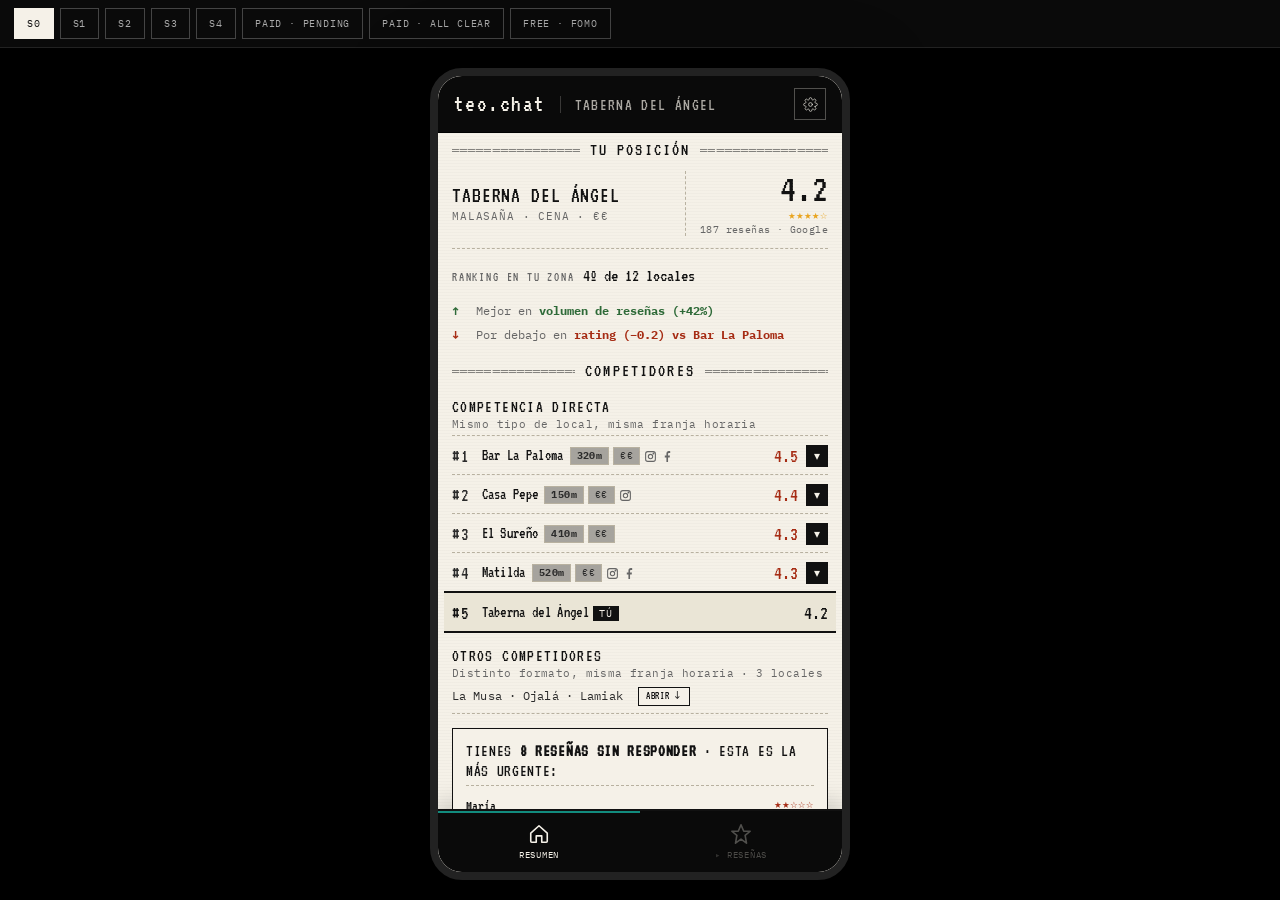
==== index.html @ 6d4f2fc7 "Portal auto-poll: 4 silent re-fetches at 15s/30s/45s/60s post-load Backend's portal-prep paralleliza" ====
<!DOCTYPE html>
<html lang="es">
<head>
<meta charset="UTF-8">
<meta name="viewport" content="width=device-width, initial-scale=1.0, maximum-scale=1.0, user-scalable=no">
<title>Teo — Portal homepage mockup</title>
<link rel="stylesheet" href="portal.css?v=7">
</head>
<body data-state="s0" data-page="resumen">

<div class="lab">

  <!-- ═══════════ LAB CONTROLS ═══════════ -->
  <div class="lab-header">
    <div class="lab-header-inner">
      <div class="state-switcher">
        <button class="state-btn active" data-target="s0">S0</button>
        <button class="state-btn" data-target="s1">S1</button>
        <button class="state-btn" data-target="s2">S2</button>
        <button class="state-btn" data-target="s3">S3</button>
        <button class="state-btn" data-target="s4">S4</button>
        <button class="state-btn" data-target="paid">PAID · pending</button>
        <button class="state-btn" data-target="paid-clear">PAID · all clear</button>
        <button class="state-btn" data-target="free">FREE · FOMO</button>
      </div>
    </div>
  </div>

  <!-- ═══════════ PHONE ═══════════ -->
  <div class="phone">

    <div class="topbar">
      <div class="topbar-left">
        <div class="brand">teo.chat</div>
        <div class="venue-tag">Taberna del Ángel</div>
      </div>
      <button class="gear-btn" aria-label="Ajustes" onclick="document.body.setAttribute('data-page','settings'); document.querySelector('.scroll-body').scrollTop=0;">
        <svg viewBox="0 0 24 24" fill="none" stroke="currentColor" stroke-width="1.5" stroke-linecap="round" stroke-linejoin="round">
          <circle cx="12" cy="12" r="3"/>
          <path d="M19.4 15a1.7 1.7 0 0 0 .3 1.8l.1.1a2 2 0 1 1-2.8 2.8l-.1-.1a1.7 1.7 0 0 0-1.8-.3 1.7 1.7 0 0 0-1 1.5V21a2 2 0 1 1-4 0v-.1a1.7 1.7 0 0 0-1.1-1.5 1.7 1.7 0 0 0-1.8.3l-.1.1a2 2 0 1 1-2.8-2.8l.1-.1a1.7 1.7 0 0 0 .3-1.8 1.7 1.7 0 0 0-1.5-1H3a2 2 0 1 1 0-4h.1a1.7 1.7 0 0 0 1.5-1.1 1.7 1.7 0 0 0-.3-1.8l-.1-.1a2 2 0 1 1 2.8-2.8l.1.1a1.7 1.7 0 0 0 1.8.3H9a1.7 1.7 0 0 0 1-1.5V3a2 2 0 1 1 4 0v.1a1.7 1.7 0 0 0 1 1.5 1.7 1.7 0 0 0 1.8-.3l.1-.1a2 2 0 1 1 2.8 2.8l-.1.1a1.7 1.7 0 0 0-.3 1.8V9a1.7 1.7 0 0 0 1.5 1H21a2 2 0 1 1 0 4h-.1a1.7 1.7 0 0 0-1.5 1z"/>
        </svg>
      </button>
    </div>

    <!-- ═══════════ SCROLLABLE BODY ═══════════ -->
    <div class="scroll-body">

      <!-- ═══════════ PAGE: RESUMEN (homepage) ═══════════ -->
      <div class="page page-resumen">

      <!-- Weekly delta -->
      <div class="delta-widget paid">
        <div class="delta-header">
          <div class="delta-title">ESTA SEMANA</div>
          <div class="delta-date">Sem. 15 · Abr</div>
        </div>
        <div class="delta-cols">
          <div class="delta-section">
            <div class="delta-label">TEO HIZO</div>
            <div class="delta-list">
              <div class="delta-row">Respondió <strong>8 reseñas</strong></div>
              <div class="delta-row">Publicó <strong>3 posts</strong> (IG + FB)</div>
              <div class="delta-row">Atendió <strong>12 conversaciones</strong></div>
            </div>
          </div>
          <div class="delta-divider"></div>
          <div class="delta-section">
            <div class="delta-label">RESULTADOS</div>
            <div class="delta-headline">
              <span class="pos">+0.1 rating</span>
              <span class="pos">+3 reseñas</span>
            </div>
          </div>
        </div>
        <div class="delta-comp">
          Bar La Paloma respondió 12 · tú <strong>8 con Teo</strong>
        </div>
      </div>

      <div class="delta-widget free">
        <div class="delta-header">
          <div class="delta-title">ESTA SEMANA</div>
          <div class="delta-date">Sem. 15 · Abr</div>
        </div>
        <div class="delta-section">
          <div class="delta-headline">
            Bar La Paloma respondió <strong class="pos">12 reseñas</strong>.<br>
            Tú llevas <strong class="neg">3 sin contestar</strong>.
          </div>
        </div>
        <div class="delta-list">
          <div class="delta-row">La diferencia en rating ha pasado de <strong>0.1</strong> a <strong>0.3</strong> en 4 semanas.</div>
          <div class="delta-row">Casa Pepe publicó <strong>4 posts</strong>. Tu Instagram sigue sin actividad.</div>
        </div>
        <div class="delta-insight">
          <div class="delta-insight-label">INSIGHT</div>
          <div class="delta-insight-text">Responder una reseña de 5★ hoy te costaría 30 segundos con Teo.</div>
        </div>
      </div>

      <!-- Action slot (post-delta) -->
      <div class="action-slot-post-delta">
        <div class="cta-item primary cta-s2">
          <div class="cta-title">Planifica el mes de IG</div>
          <div class="cta-body">Con 4–8 fotos te armo el calendario completo. Lo apruebas y lo publico solo durante el mes.</div>
          <a href="#" class="cta-btn">Mándame fotos por WhatsApp →</a>
        </div>

        <div class="cta-item primary cta-s3">
          <div class="cta-title">Prueba tu chatbot</div>
          <div class="cta-body">Te mando un mensaje como si fuera un cliente. Pruébalo antes de decidir.</div>
          <a href="#" class="cta-btn">Probar el chatbot →</a>
        </div>

        <div class="cta-item cta-s4">
          <div class="cta-title">Configura las reservas</div>
          <div class="cta-body">Si tu chatbot puede confirmar reservas, ahorras los mensajes que llegan fuera de horario.</div>
          <a href="#" class="cta-btn secondary">Activar reservas →</a>
        </div>

        <!-- PAID · pending — one CTA per task -->
        <div class="cta-paid-pending">
          <div class="ascii-label">PENDIENTE ESTA SEMANA</div>
          <div class="cta-stack">
            <div class="cta-item">
              <div class="cta-title">Aprobar 2 respuestas</div>
              <div class="cta-body">Dos reseñas necesitan tu contexto antes de que Teo las publique.</div>
              <a href="#" class="cta-btn block">Revisar las 2 →</a>
            </div>
            <div class="cta-item">
              <div class="cta-title">Enviar fotos para Mayo</div>
              <div class="cta-body">Teo tiene 4 huecos sin asignar en el calendario del mes que viene.</div>
              <a href="#" class="cta-btn block">Mandar fotos por WhatsApp →</a>
            </div>
          </div>
        </div>

        <!-- PAID · all-clear — compact, single horizontal line -->
        <div class="cta-item all-clear cta-paid-clear compact">
          <div class="check">✓</div>
          <div class="cta-title">+12 reseñas respondidas este mes · todo al día</div>
        </div>

        <!-- FREE — Activa Teo -->
        <div class="cta-item primary cta-free">
          <div class="cta-title">Activa Teo · €49/mes</div>
          <div class="cta-body">Primer mes gratis. Teo responde tus reseñas, publica en Instagram y cierra la brecha con Bar La Paloma.</div>
          <a href="#" class="cta-btn block">Activar Teo →</a>
        </div>
      </div>

      <!-- ═══════════ ZONE 1 ═══════════ -->
      <div class="ascii-label first-on-page-when-empty">TU POSICIÓN</div>

      <div class="z1-top">
        <div class="z1-left">
          <div class="z1-venue">TABERNA DEL ÁNGEL</div>
          <div class="z1-meta">Malasaña · Cena · €€</div>
        </div>
        <div class="z1-right">
          <div class="z1-rating">4.2</div>
          <div class="z1-stars">★★★★☆</div>
          <div class="z1-reviews">187 reseñas · Google</div>
        </div>
      </div>

      <div class="z1-ranking">
        <span class="z1-ranking-label">Ranking en tu zona</span>
        <span class="z1-ranking-val">4º de 12 locales</span>
        <span class="z1-foreign-chip" hidden></span>
      </div>

      <div class="z1-callouts">
        <div class="z1-callout up">
          <span class="z1-callout-arrow">↑</span>
          <div><span class="z1-callout-label">Mejor en</span> <span class="z1-callout-val up">volumen de reseñas (+42%)</span></div>
        </div>
        <div class="z1-callout down">
          <span class="z1-callout-arrow">↓</span>
          <div><span class="z1-callout-label">Por debajo en</span> <span class="z1-callout-val down">rating (−0.2) vs Bar La Paloma</span></div>
        </div>
      </div>

      <!-- ═══════════ ZONE 2 — Competidores ═══════════ -->
      <div class="ascii-label">COMPETIDORES</div>

      <!-- BUCKET 1 — COMPETENCIA DIRECTA — always shown -->
      <div class="bucket">
        <div class="bucket-head">
          <div class="bucket-title">COMPETENCIA DIRECTA</div>
          <div class="bucket-sub">Mismo tipo de local, misma franja horaria</div>
        </div>

        <div class="comp-row widening" onclick="this.classList.toggle('open')">
          <div class="comp-main">
            <div class="comp-left">
              <span class="comp-rank">#1</span>
              <span class="comp-name">Bar La Paloma</span>
              <span class="comp-chips">
                <span class="comp-chip dist">320m</span>
                <span class="comp-chip price">€€</span>
                <span class="social-icons" aria-label="Instagram y Facebook">
                  <svg viewBox="0 0 24 24" fill="none" stroke="currentColor" stroke-width="2"><rect x="3" y="3" width="18" height="18" rx="4"/><circle cx="12" cy="12" r="4"/><circle cx="17.5" cy="6.5" r="0.8" fill="currentColor"/></svg>
                  <svg viewBox="0 0 24 24" fill="currentColor"><path d="M13 22v-8h3l.5-4H13V7.5c0-1.2.4-2 2.1-2H17V2.1C16.6 2 15.6 2 14.5 2c-2.7 0-4.5 1.6-4.5 4.6V10H7v4h3v8z"/></svg>
                </span>
              </span>
            </div>
            <div class="comp-right">
              <span class="comp-rating higher">4.5</span>
              <span class="comp-trend up">↑ +0.1</span>
              <button class="comp-expand-btn">▾</button>
            </div>
          </div>

          <div class="comp-detail">
            <div class="detail-block">
              <div class="detail-title">
                <svg viewBox="0 0 24 24" fill="currentColor"><path d="M12 2l3 7h7l-5.5 4.5L18 22l-6-4.5L6 22l1.5-8.5L2 9h7z"/></svg>
                GOOGLE · 254 reseñas
              </div>
              <div class="google-detail">
                <div class="g-summary">
                  <strong>Destacan:</strong> servicio rápido, tortilla, terraza. <strong>Quejas:</strong> ruido los fines de semana.
                </div>
                <div class="g-dist">
                  <div class="g-dist-row"><span class="g-dist-stars">5</span><div class="g-dist-bar"><div class="fill" style="width:68%"></div></div></div>
                  <div class="g-dist-row"><span class="g-dist-stars">4</span><div class="g-dist-bar"><div class="fill" style="width:22%"></div></div></div>
                  <div class="g-dist-row"><span class="g-dist-stars">3</span><div class="g-dist-bar"><div class="fill" style="width:6%"></div></div></div>
                  <div class="g-dist-row"><span class="g-dist-stars">2</span><div class="g-dist-bar"><div class="fill" style="width:2%"></div></div></div>
                  <div class="g-dist-row"><span class="g-dist-stars">1</span><div class="g-dist-bar"><div class="fill" style="width:2%"></div></div></div>
                </div>
              </div>
            </div>

            <div class="detail-block">
              <div class="detail-title">REDES</div>
              <div class="social-detail">
                <div class="social-detail-item">
                  <svg viewBox="0 0 24 24" fill="none" stroke="currentColor" stroke-width="2"><rect x="3" y="3" width="18" height="18" rx="4"/><circle cx="12" cy="12" r="4"/></svg>
                  IG · <strong>4.2k</strong> seguidores · <strong>312</strong> posts
                </div>
                <div class="social-detail-item">
                  <svg viewBox="0 0 24 24" fill="currentColor"><path d="M13 22v-8h3l.5-4H13V7.5c0-1.2.4-2 2.1-2H17V2.1C16.6 2 15.6 2 14.5 2c-2.7 0-4.5 1.6-4.5 4.6V10H7v4h3v8z"/></svg>
                  FB · <strong>1.1k</strong> · <strong>189</strong> posts
                </div>
              </div>
            </div>
          </div>
        </div>

        <div class="comp-row" onclick="this.classList.toggle('open')">
          <div class="comp-main">
            <div class="comp-left">
              <span class="comp-rank">#2</span>
              <span class="comp-name">Casa Pepe</span>
              <span class="comp-chips">
                <span class="comp-chip dist">150m</span>
                <span class="comp-chip price">€€</span>
                <span class="social-icons">
                  <svg viewBox="0 0 24 24" fill="none" stroke="currentColor" stroke-width="2"><rect x="3" y="3" width="18" height="18" rx="4"/><circle cx="12" cy="12" r="4"/><circle cx="17.5" cy="6.5" r="0.8" fill="currentColor"/></svg>
                </span>
              </span>
            </div>
            <div class="comp-right">
              <span class="comp-rating higher">4.4</span>
              <span class="comp-trend flat">→ 0</span>
              <button class="comp-expand-btn">▾</button>
            </div>
          </div>

          <div class="comp-detail">
            <div class="detail-block">
              <div class="detail-title">GOOGLE · 198 reseñas</div>
              <div class="google-detail">
                <div class="g-summary">
                  <strong>Destacan:</strong> trato familiar, croquetas, precio. <strong>Quejas:</strong> espera sin reserva.
                </div>
                <div class="g-dist">
                  <div class="g-dist-row"><span class="g-dist-stars">5</span><div class="g-dist-bar"><div class="fill" style="width:58%"></div></div></div>
                  <div class="g-dist-row"><span class="g-dist-stars">4</span><div class="g-dist-bar"><div class="fill" style="width:28%"></div></div></div>
                  <div class="g-dist-row"><span class="g-dist-stars">3</span><div class="g-dist-bar"><div class="fill" style="width:9%"></div></div></div>
                  <div class="g-dist-row"><span class="g-dist-stars">2</span><div class="g-dist-bar"><div class="fill" style="width:3%"></div></div></div>
                  <div class="g-dist-row"><span class="g-dist-stars">1</span><div class="g-dist-bar"><div class="fill" style="width:2%"></div></div></div>
                </div>
              </div>
            </div>
            <div class="detail-block">
              <div class="detail-title">REDES</div>
              <div class="social-detail">
                <div class="social-detail-item">
                  <svg viewBox="0 0 24 24" fill="none" stroke="currentColor" stroke-width="2"><rect x="3" y="3" width="18" height="18" rx="4"/><circle cx="12" cy="12" r="4"/></svg>
                  IG · <strong>890</strong> · <strong>67</strong> posts
                </div>
              </div>
            </div>
          </div>
        </div>

        <div class="comp-row" onclick="this.classList.toggle('open')">
          <div class="comp-main">
            <div class="comp-left">
              <span class="comp-rank">#3</span>
              <span class="comp-name">El Sureño</span>
              <span class="comp-chips">
                <span class="comp-chip dist">410m</span>
                <span class="comp-chip price">€€</span>
              </span>
            </div>
            <div class="comp-right">
              <span class="comp-rating higher">4.3</span>
              <span class="comp-trend up">↑ +0.2</span>
              <button class="comp-expand-btn">▾</button>
            </div>
          </div>
          <div class="comp-detail">
            <div class="detail-block">
              <div class="detail-title">GOOGLE · 142 reseñas</div>
              <div class="google-detail">
                <div class="g-summary">
                  <strong>Destacan:</strong> cocina creativa, maridaje. <strong>Quejas:</strong> raciones pequeñas.
                </div>
                <div class="g-dist">
                  <div class="g-dist-row"><span class="g-dist-stars">5</span><div class="g-dist-bar"><div class="fill" style="width:65%"></div></div></div>
                  <div class="g-dist-row"><span class="g-dist-stars">4</span><div class="g-dist-bar"><div class="fill" style="width:24%"></div></div></div>
                  <div class="g-dist-row"><span class="g-dist-stars">3</span><div class="g-dist-bar"><div class="fill" style="width:6%"></div></div></div>
                  <div class="g-dist-row"><span class="g-dist-stars">2</span><div class="g-dist-bar"><div class="fill" style="width:3%"></div></div></div>
                  <div class="g-dist-row"><span class="g-dist-stars">1</span><div class="g-dist-bar"><div class="fill" style="width:2%"></div></div></div>
                </div>
              </div>
            </div>
            <div class="detail-block">
              <div class="detail-title">REDES</div>
              <div class="social-detail">
                <div class="social-detail-item" style="color: var(--mid); font-style: italic;">Sin perfiles sociales</div>
              </div>
            </div>
          </div>
        </div>

        <div class="comp-row" onclick="this.classList.toggle('open')">
          <div class="comp-main">
            <div class="comp-left">
              <span class="comp-rank">#4</span>
              <span class="comp-name">Matilda</span>
              <span class="comp-chips">
                <span class="comp-chip dist">520m</span>
                <span class="comp-chip price">€€</span>
                <span class="social-icons">
                  <svg viewBox="0 0 24 24" fill="none" stroke="currentColor" stroke-width="2"><rect x="3" y="3" width="18" height="18" rx="4"/><circle cx="12" cy="12" r="4"/><circle cx="17.5" cy="6.5" r="0.8" fill="currentColor"/></svg>
                  <svg viewBox="0 0 24 24" fill="currentColor"><path d="M13 22v-8h3l.5-4H13V7.5c0-1.2.4-2 2.1-2H17V2.1C16.6 2 15.6 2 14.5 2c-2.7 0-4.5 1.6-4.5 4.6V10H7v4h3v8z"/></svg>
                </span>
              </span>
            </div>
            <div class="comp-right">
              <span class="comp-rating higher">4.3</span>
              <span class="comp-trend up">↑ +0.1</span>
              <button class="comp-expand-btn">▾</button>
            </div>
          </div>
          <div class="comp-detail">
            <div class="detail-block">
              <div class="detail-title">GOOGLE · 218 reseñas</div>
              <div class="google-detail">
                <div class="g-summary"><strong>Destacan:</strong> brunch, decoración.</div>
                <div class="g-dist">
                  <div class="g-dist-row"><span class="g-dist-stars">5</span><div class="g-dist-bar"><div class="fill" style="width:60%"></div></div></div>
                  <div class="g-dist-row"><span class="g-dist-stars">4</span><div class="g-dist-bar"><div class="fill" style="width:25%"></div></div></div>
                  <div class="g-dist-row"><span class="g-dist-stars">3</span><div class="g-dist-bar"><div class="fill" style="width:9%"></div></div></div>
                  <div class="g-dist-row"><span class="g-dist-stars">2</span><div class="g-dist-bar"><div class="fill" style="width:4%"></div></div></div>
                  <div class="g-dist-row"><span class="g-dist-stars">1</span><div class="g-dist-bar"><div class="fill" style="width:2%"></div></div></div>
                </div>
              </div>
            </div>
          </div>
        </div>

        <!-- Venue's own row — slots at position 5 by rating -->
        <div class="comp-row is-self">
          <div class="comp-main">
            <div class="comp-left">
              <span class="comp-rank">#5</span>
              <span class="comp-name">Taberna del Ángel<span class="comp-self-tag">tú</span></span>
            </div>
            <div class="comp-right">
              <span class="comp-rating">4.2</span>
              <span class="comp-trend flat">→ 0</span>
            </div>
          </div>
        </div>
      </div>

      <!-- BUCKET 2 — OTROS COMPETIDORES — collapsible, closed by default -->
      <div class="collapsible bucket-collapsible" data-expanded="false">
        <div class="collapsible-trigger">
          <div class="bucket-head">
            <div class="bucket-title">OTROS COMPETIDORES</div>
            <div class="bucket-sub">Distinto formato, misma franja horaria · 3 locales</div>
          </div>
          <div class="collapsible-preview">
            La Musa · Ojalá · Lamiak <span class="preview-arrow">abrir ↓</span>
          </div>
        </div>
        <div class="collapsible-body">

        <div class="comp-row" onclick="this.classList.toggle('open')">
          <div class="comp-main">
            <div class="comp-left">
              <span class="comp-name">La Musa</span>
              <span class="comp-chips">
                <span class="comp-chip dist">280m</span>
                <span class="comp-chip price">€€</span>
                <span class="social-icons">
                  <svg viewBox="0 0 24 24" fill="none" stroke="currentColor" stroke-width="2"><rect x="3" y="3" width="18" height="18" rx="4"/><circle cx="12" cy="12" r="4"/><circle cx="17.5" cy="6.5" r="0.8" fill="currentColor"/></svg>
                </span>
              </span>
            </div>
            <div class="comp-right">
              <span class="comp-rating higher">4.4</span>
              <span class="comp-trend flat">→ 0</span>
              <button class="comp-expand-btn">▾</button>
            </div>
          </div>
          <div class="comp-detail">
            <div class="detail-block">
              <div class="detail-title">GOOGLE · 412 reseñas</div>
              <div class="google-detail">
                <div class="g-summary"><strong>Destacan:</strong> coctelería, ambiente. <strong>Quejas:</strong> ruido.</div>
                <div class="g-dist">
                  <div class="g-dist-row"><span class="g-dist-stars">5</span><div class="g-dist-bar"><div class="fill" style="width:62%"></div></div></div>
                  <div class="g-dist-row"><span class="g-dist-stars">4</span><div class="g-dist-bar"><div class="fill" style="width:26%"></div></div></div>
                  <div class="g-dist-row"><span class="g-dist-stars">3</span><div class="g-dist-bar"><div class="fill" style="width:7%"></div></div></div>
                  <div class="g-dist-row"><span class="g-dist-stars">2</span><div class="g-dist-bar"><div class="fill" style="width:3%"></div></div></div>
                  <div class="g-dist-row"><span class="g-dist-stars">1</span><div class="g-dist-bar"><div class="fill" style="width:2%"></div></div></div>
                </div>
              </div>
            </div>
          </div>
        </div>

        <div class="comp-row" onclick="this.classList.toggle('open')">
          <div class="comp-main">
            <div class="comp-left">
              <span class="comp-name">Ojalá Awareness</span>
              <span class="comp-chips">
                <span class="comp-chip dist">390m</span>
                <span class="comp-chip price">€€</span>
                <span class="social-icons">
                  <svg viewBox="0 0 24 24" fill="none" stroke="currentColor" stroke-width="2"><rect x="3" y="3" width="18" height="18" rx="4"/><circle cx="12" cy="12" r="4"/><circle cx="17.5" cy="6.5" r="0.8" fill="currentColor"/></svg>
                  <svg viewBox="0 0 24 24" fill="currentColor"><path d="M13 22v-8h3l.5-4H13V7.5c0-1.2.4-2 2.1-2H17V2.1C16.6 2 15.6 2 14.5 2c-2.7 0-4.5 1.6-4.5 4.6V10H7v4h3v8z"/></svg>
                </span>
              </span>
            </div>
            <div class="comp-right">
              <span class="comp-rating higher">4.3</span>
              <span class="comp-trend up">↑ +0.1</span>
              <button class="comp-expand-btn">▾</button>
            </div>
          </div>
          <div class="comp-detail">
            <div class="detail-block">
              <div class="detail-title">GOOGLE · 620 reseñas</div>
              <div class="google-detail">
                <div class="g-summary"><strong>Destacan:</strong> brunch, fotogenia. <strong>Quejas:</strong> cola para mesa.</div>
                <div class="g-dist">
                  <div class="g-dist-row"><span class="g-dist-stars">5</span><div class="g-dist-bar"><div class="fill" style="width:58%"></div></div></div>
                  <div class="g-dist-row"><span class="g-dist-stars">4</span><div class="g-dist-bar"><div class="fill" style="width:28%"></div></div></div>
                  <div class="g-dist-row"><span class="g-dist-stars">3</span><div class="g-dist-bar"><div class="fill" style="width:8%"></div></div></div>
                  <div class="g-dist-row"><span class="g-dist-stars">2</span><div class="g-dist-bar"><div class="fill" style="width:3%"></div></div></div>
                  <div class="g-dist-row"><span class="g-dist-stars">1</span><div class="g-dist-bar"><div class="fill" style="width:3%"></div></div></div>
                </div>
              </div>
            </div>
          </div>
        </div>

        <div class="comp-row" onclick="this.classList.toggle('open')">
          <div class="comp-main">
            <div class="comp-left">
              <span class="comp-name">Lamiak</span>
              <span class="comp-chips">
                <span class="comp-chip dist">520m</span>
                <span class="comp-chip price">€€</span>
              </span>
            </div>
            <div class="comp-right">
              <span class="comp-rating lower">4.1</span>
              <span class="comp-trend flat">→ 0</span>
              <button class="comp-expand-btn">▾</button>
            </div>
          </div>
          <div class="comp-detail">
            <div class="detail-block">
              <div class="detail-title">GOOGLE · 305 reseñas</div>
              <div class="google-detail">
                <div class="g-summary"><strong>Destacan:</strong> pinchos, barra animada.</div>
                <div class="g-dist">
                  <div class="g-dist-row"><span class="g-dist-stars">5</span><div class="g-dist-bar"><div class="fill" style="width:52%"></div></div></div>
                  <div class="g-dist-row"><span class="g-dist-stars">4</span><div class="g-dist-bar"><div class="fill" style="width:30%"></div></div></div>
                  <div class="g-dist-row"><span class="g-dist-stars">3</span><div class="g-dist-bar"><div class="fill" style="width:10%"></div></div></div>
                  <div class="g-dist-row"><span class="g-dist-stars">2</span><div class="g-dist-bar"><div class="fill" style="width:5%"></div></div></div>
                  <div class="g-dist-row"><span class="g-dist-stars">1</span><div class="g-dist-bar"><div class="fill" style="width:3%"></div></div></div>
                </div>
              </div>
            </div>
          </div>
        </div>
        </div><!-- /collapsible-body OTROS -->
      </div><!-- /collapsible OTROS -->

      <!-- Action slot (post-Zone 2) — S0/S1 only · CTA fires after owner has seen ranking -->
      <div class="action-slot-post-zone2" style="margin-top: 14px;">
        <div class="cta-item primary cta-s0">
          <div class="cta-title cta-intro">Tienes <strong>8 reseñas sin responder</strong> · esta es la más urgente:</div>
          <div class="cta-review review-row low">
            <div class="review-head">
              <div class="review-left">
                <div class="review-author">María</div>
                <div class="review-meta">Hace 3 días · Google</div>
              </div>
              <div class="review-stars low">★★☆☆☆</div>
            </div>
            <div class="review-text">El servicio fue muy lento, esperamos casi una hora por la comida.</div>
            <div class="teo-draft">
              <div class="teo-draft-label">▸ Teo respondería así:</div>
              <div class="teo-draft-text">Sentimos mucho la espera, María. Esa noche tuvimos un imprevisto en cocina; nos encantaría invitarte a una tapa la próxima vez. Gracias por el comentario.</div>
            </div>
          </div>
          <div class="cta-body cta-footer">Si quieres cambiar algo o que Teo publique esta respuesta:</div>
          <a href="#" class="cta-btn">Continúa en WhatsApp →</a>
        </div>
        <div class="cta-item primary cta-s1">
          <div class="cta-title">Prepara tu primer post</div>
          <div class="cta-body">Bar La Paloma publicó <strong>4 veces</strong> esta semana. Te preparo el primer post con lo que ya tengo de tu ficha.</div>
          <a href="#" class="cta-btn">Ver el post propuesto →</a>
        </div>
      </div>

      <!-- Secondary actions (paid only) -->
      <div class="collapsible secondary-actions" data-expanded="false">
        <div class="collapsible-trigger">
          <div class="ascii-label">PENDIENTE DE ACTIVAR</div>
          <div class="collapsible-preview">1 función disponible · Menú del día broadcast <span class="preview-arrow">abrir ↓</span></div>
        </div>
        <div class="collapsible-body">
        <div class="cta-item">
          <div class="cta-title">Menú del día broadcast</div>
          <div class="cta-body">Cada mañana mando el menú a tus clientes habituales que han dejado número.</div>
          <a href="#" class="cta-btn secondary">Activar broadcast →</a>
        </div>
        </div>
      </div>

      <div class="ascii-sep" style="margin-top: 20px;">═ ═ ═ ═ ═ ═ ═ ═ ═ ═ ═ ═</div>
      <div style="text-align:center; color: var(--light); font-family: var(--font-display); font-size: 14px; letter-spacing: 0.1em; margin-top: 4px;">teo.chat · fin de comanda</div>

      </div><!-- /page-resumen -->

      <!-- ═══════════ PAGE: RESEÑAS ═══════════ -->
      <div class="page page-reviews">

        <!-- Google review summary header — same for all states.
             Default-open on S0 since the showcase shows just the one review,
             so the GOOGLE block becomes the primary content of the tab. -->
        <div class="collapsible" data-expanded="false" data-default-expand-states="s0">
          <div class="collapsible-trigger">
            <div class="ascii-label">GOOGLE</div>
            <div class="collapsible-preview">4.2★ · 187 reseñas · 18 nuevas este mes <span class="preview-arrow">abrir ↓</span></div>
          </div>
          <div class="collapsible-body">
            <div class="g-summary-block">
          <div class="g-summary-top">
            <div class="g-summary-dist">
              <div class="g-dist-row"><span class="g-dist-stars">5</span><div class="g-dist-bar"><div class="fill" style="width:56%"></div></div></div>
              <div class="g-dist-row"><span class="g-dist-stars">4</span><div class="g-dist-bar"><div class="fill" style="width:24%"></div></div></div>
              <div class="g-dist-row"><span class="g-dist-stars">3</span><div class="g-dist-bar"><div class="fill" style="width:10%"></div></div></div>
              <div class="g-dist-row"><span class="g-dist-stars">2</span><div class="g-dist-bar"><div class="fill" style="width:6%"></div></div></div>
              <div class="g-dist-row"><span class="g-dist-stars">1</span><div class="g-dist-bar"><div class="fill" style="width:4%"></div></div></div>
            </div>
            <div class="g-summary-rating-block">
              <div class="g-big-rating">4.2</div>
              <div class="g-big-stars">★★★★☆</div>
              <div class="g-big-count">187 reseñas</div>
            </div>
          </div>

          <div class="g-summary-highlights">
            <div class="g-highlight-row">
              <div class="g-highlight-label pos">Destacan</div>
              <div class="g-highlight-text">
                <strong>La tortilla</strong> (mencionada en 34 reseñas) · <strong>el trato del personal</strong> (28) · <strong>la terraza al sol</strong> (19) · <strong>vermut casero</strong> (12)
              </div>
            </div>
            <div class="g-highlight-row">
              <div class="g-highlight-label neg">Quejas</div>
              <div class="g-highlight-text">
                <strong>Espera sin reserva</strong> (11 reseñas, especialmente fines de semana) · <strong>precio de las bebidas</strong> (7) · <strong>ruido</strong> (5)
              </div>
            </div>
            <div class="g-highlight-row">
              <div class="g-highlight-label">Patrón</div>
              <div class="g-highlight-text">
                Reseñas de 5★ destacan la cocina; las de 3★ y menos mencionan casi siempre el mismo problema de <strong>tiempo de espera</strong>.
              </div>
            </div>
          </div>
        </div><!-- /g-summary-block -->
          </div><!-- /collapsible-body GOOGLE -->
        </div><!-- /collapsible GOOGLE -->

        <!-- Mode chip (S2+) -->
        <div class="mode-chip">
          <div class="mode-chip-head">
            <span class="mode-chip-label">Modo</span>
            <span class="mode-chip-value">Mixto</span>
            <span class="mode-chip-edit">Cambiar →</span>
          </div>
          <div class="mode-chip-tagline">Teo publica las fáciles, te consulta las que necesitan tu contexto.</div>
        </div>

        <!-- ══════ S0 SHOWCASE ══════ -->
        <div class="rev-showcase">
          <div class="ascii-label">ASÍ RESPONDERÍA TEO</div>

          <div class="review-row low">
            <div class="review-head">
              <div class="review-left">
                <div class="review-author">Roberto L.</div>
                <div class="review-meta">Hace 5 días · Google</div>
              </div>
              <div class="review-stars low">★★☆☆☆</div>
            </div>
            <div class="review-text">
              Llegamos a las 14:30 sin reserva y nos dijeron 40 minutos de espera. Esperamos 55. Cuando por fin nos sentamos, la comida bien pero el servicio bastante frío. No sé si volveremos.
            </div>
            <div class="teo-draft">
              <div class="teo-draft-label">▸ Teo respondería así:</div>
              <div class="teo-draft-text">
                "Roberto, lamentamos mucho que la espera se alargara más de lo previsto y que notaras el servicio menos atento — los sábados al mediodía tenemos más demanda de la que podemos atender sin reserva. Nos encantaría darte otra oportunidad; si nos escribes por WhatsApp te guardamos mesa."
              </div>
            </div>
          </div>

          <div class="cta-item primary" style="margin-top: 16px;">
            <div class="cta-title">Si quieres cambiar algo o que Teo publique esta respuesta:</div>
            <a href="#" class="cta-btn">Continúa en WhatsApp →</a>
          </div>
        </div>

        <!-- ══════ FOMO TOP-3 URGENT (free tier) ══════ -->
        <div class="rev-fomo-top">
          <div class="urgent-banner">
            <div class="urgent-banner-label">URGENTES</div>
            <div class="urgent-banner-text">
              <strong>3 reseñas</strong> están haciendo daño ahora mismo. Cada día sin respuesta las hace más visibles.
            </div>
          </div>

          <div class="review-row">
            <div class="review-head">
              <div class="review-left">
                <div class="review-author">Roberto L.</div>
                <div class="review-meta">Hace 5 días · Google · Sin responder</div>
              </div>
              <div class="review-stars low">★★☆☆☆</div>
            </div>
            <div class="review-text">
              Llegamos a las 14:30 sin reserva y nos dijeron 40 minutos de espera. Esperamos 55. Cuando por fin nos sentamos, la comida bien pero el servicio bastante frío. No sé si volveremos.
            </div>
            <div class="fomo-row-cta">
              <div class="fomo-row-cta-text">Esta reseña aparece al principio de tu perfil</div>
              <a href="#" class="fomo-row-cta-btn">Activa Teo →</a>
            </div>
          </div>

          <div class="review-row">
            <div class="review-head">
              <div class="review-left">
                <div class="review-author">Carmen P.</div>
                <div class="review-meta">Hace 12 días · Google · Sin responder</div>
              </div>
              <div class="review-stars low">★☆☆☆☆</div>
            </div>
            <div class="review-text">
              Precio desorbitado para lo que ofrecen. 18€ por un plato de jamón que te ponen en cualquier sitio por 12. No volveré.
            </div>
            <div class="fomo-row-cta">
              <div class="fomo-row-cta-text">Sin respuesta desde hace 12 días</div>
              <a href="#" class="fomo-row-cta-btn">Activa Teo →</a>
            </div>
          </div>

          <div class="review-row">
            <div class="review-head">
              <div class="review-left">
                <div class="review-author">Javier S.</div>
                <div class="review-meta">Hace 3 semanas · Google · Sin responder</div>
              </div>
              <div class="review-stars low">★★★☆☆</div>
            </div>
            <div class="review-text">
              La comida está bien pero el servicio muy lento, y encima no nos respondieron cuando pedí un cambio en el plato. Bar La Paloma de al lado hace lo mismo mejor.
            </div>
            <div class="fomo-row-cta">
              <div class="fomo-row-cta-text">Menciona a un competidor directo</div>
              <a href="#" class="fomo-row-cta-btn">Activa Teo →</a>
            </div>
          </div>
        </div>

        <!-- ══════ PAID ALL-CLEAR BADGE ══════ -->
        <div class="reviews-all-clear">
          <div class="check">✓</div>
          <div>
            <div class="reviews-all-clear-text">Todo al día</div>
            <div class="reviews-all-clear-sub">No hay reseñas pendientes.</div>
          </div>
        </div>

        <!-- ══════ QUEUED BY TEO (paid all-clear) ══════ -->
        <div class="rev-queued">
          <div class="ascii-label">TEO VA A RESPONDER</div>

          <div class="review-row queued">
            <div class="review-head">
              <div class="review-left">
                <div class="review-author">Lucía R.</div>
                <div class="review-meta">Hace 4 horas · Google</div>
              </div>
              <div class="review-stars">★★★★★</div>
            </div>
            <div class="review-text truncated">
              Comimos ayer en plan grupo por un cumpleaños y nos trataron fenomenal. La tortilla como siempre, y el vermut espectacular. Recomendado 100%.
            </div>
            <div class="teo-draft">
              <div class="teo-draft-label">▸ Borrador listo</div>
              <div class="teo-draft-text">
                "Lucía, nos alegra mucho que lo disfrutarais — felicidades al cumpleañero/a de nuestra parte. ¡Volved pronto!"
              </div>
            </div>
            <div class="queue-note">· Se publica en 2 horas</div>
          </div>

          <div class="review-row queued">
            <div class="review-head">
              <div class="review-left">
                <div class="review-author">Pedro V.</div>
                <div class="review-meta">Hace 8 horas · Google</div>
              </div>
              <div class="review-stars">★★★★☆</div>
            </div>
            <div class="review-text truncated">
              Muy buena calidad en general, la terraza es lo mejor. Cuatro estrellas por el tiempo de espera en la barra pero todo lo demás de diez.
            </div>
            <div class="teo-draft">
              <div class="teo-draft-label">▸ Borrador listo</div>
              <div class="teo-draft-text">
                "Gracias Pedro — tomamos nota del tiempo de espera en barra, es algo en lo que estamos trabajando. Os esperamos."
              </div>
            </div>
            <div class="queue-note">· Se publica en 5 horas</div>
          </div>
        </div>

        <!-- ══════ NECESITAN TU CONTEXTO — Mode B / S1+ ══════ -->
        <!-- Hidden when API returns needs_context: null. -->
        <div class="rev-needs-context" style="display:none">
          <div class="ascii-label">NECESITAN TU CONTEXTO</div>
        </div>

        <!-- ══════ TEO PUBLICARÁ ESTAS — auto-publish list (S1) ══════ -->
        <!-- The list of drafts Teo will auto-post once the owner approves
             semi-auto. Read-only cards (no per-row CTA). Sits above the
             APROBAR section so the owner sees what they're approving. -->
        <div class="rev-auto-publish" style="display:none">
          <div class="ascii-label">TEO RESPONDERÁ ESTAS POR TI</div>
          <div class="rev-auto-list"></div>
          <div class="rev-auto-cta-block">
            <div class="ascii-label rev-auto-title">MODO SEMI-AUTOMÁTICO</div>
            <div class="rev-auto-body"></div>
            <div class="rev-auto-actions">
              <a href="#" class="cta-btn rev-auto-cta">APROBAR MODO SEMI-AUTOMÁTICO</a>
            </div>
          </div>
        </div>

        <!-- ══════ UNANSWERED — Mode A (manual_approve) only ══════ -->
        <div class="rev-unanswered">
          <div class="ascii-label">SIN RESPONDER</div>

          <div class="review-row">
            <div class="review-head">
              <div class="review-left">
                <div class="review-author">Roberto L.</div>
                <div class="review-meta">Hace 5 días · Google</div>
              </div>
              <div class="review-stars low">★★☆☆☆</div>
            </div>
            <div class="review-text">
              Llegamos a las 14:30 sin reserva y nos dijeron 40 minutos de espera. Esperamos 55. Cuando por fin nos sentamos, la comida bien pero el servicio bastante frío.
            </div>
            <div class="teo-draft">
              <div class="teo-draft-label">▸ Teo respondería</div>
              <div class="teo-draft-text">
                "Roberto, lamentamos mucho que la espera se alargara más de lo previsto… Nos encantaría darte otra oportunidad; si nos escribes por WhatsApp te guardamos mesa."
              </div>
            </div>
            <div class="review-actions">
              <a href="#" class="cta-btn">Revisar →</a>
            </div>
          </div>

          <div class="review-row">
            <div class="review-head">
              <div class="review-left">
                <div class="review-author">Elena C.</div>
                <div class="review-meta">Hace 1 semana · Google</div>
              </div>
              <div class="review-stars">★★★★☆</div>
            </div>
            <div class="review-text">
              Volveré seguro. La comida muy rica y el personal atento. Solo un detalle: la música estaba un poco alta para el tipo de sitio.
            </div>
            <div class="teo-draft">
              <div class="teo-draft-label">▸ Teo necesita tu contexto</div>
              <div class="teo-draft-text">
                La clienta menciona la música — ¿es algo que queréis ajustar o forma parte del ambiente del local?
              </div>
            </div>
            <div class="review-actions">
              <a href="#" class="cta-btn">Revisar →</a>
            </div>
          </div>
        </div>

        <!-- ══════ ANSWERED — S1+, PAID, PAID-CLEAR, FREE ══════ -->
        <div class="collapsible" data-expanded="false">
          <div class="collapsible-trigger">
            <div class="ascii-label">RESPONDIDAS</div>
            <div class="collapsible-preview">169 contestadas · última hace 3 días <span class="preview-arrow">abrir ↓</span></div>
          </div>
          <div class="collapsible-body">
        <div class="filter-row">
          <div class="ascii-label">RESPONDIDAS</div>

          <div class="filter-bar">
            <button class="filter-chip active">Todas</button>
            <button class="filter-chip">Google</button>
            <button class="filter-chip">Por mí</button>
            <button class="filter-chip">Por Teo</button>
            <button class="filter-chip">Este mes</button>
          </div>

          <div class="filter-bar">
            <button class="filter-chip active">Todas</button>
            <button class="filter-chip">5<span class="star">★</span></button>
            <button class="filter-chip">4<span class="star">★</span></button>
            <button class="filter-chip">3<span class="star">★</span></button>
            <button class="filter-chip">2<span class="star">★</span></button>
            <button class="filter-chip">1<span class="star">★</span></button>
          </div>
        </div>

        <div class="rev-answered">
          <div class="review-row">
            <div class="review-head">
              <div class="review-left">
                <div class="review-author">María G.</div>
                <div class="review-meta">Hace 3 días · Google</div>
              </div>
              <div class="review-stars">★★★★★</div>
            </div>
            <div class="review-text truncated">
              Volvimos después de dos años y seguís igual de bien. La tortilla sigue siendo de las mejores de Madrid, y el camarero nos recordaba de la última vez.
            </div>
            <div class="teo-response">
              <div class="teo-response-label">▸ Teo respondió</div>
              María, muchísimas gracias por volver — nos hace especial ilusión cuando repetís. Un saludo de parte de todo el equipo.
            </div>
          </div>

          <div class="review-row">
            <div class="review-head">
              <div class="review-left">
                <div class="review-author">Ana M.</div>
                <div class="review-meta">Hace 1 semana · Google</div>
              </div>
              <div class="review-stars">★★★★☆</div>
            </div>
            <div class="review-text truncated">
              Muy bien la comida y el ambiente. La única pega el ruido cuando se llena el local, cuesta conversar.
            </div>
            <div class="teo-response">
              <div class="teo-response-label">▸ Teo respondió</div>
              Gracias Ana — tomamos nota del ruido en hora punta, es algo que estamos viendo cómo mejorar.
            </div>
          </div>

          <div class="review-row">
            <div class="review-head">
              <div class="review-left">
                <div class="review-author">Santiago D.</div>
                <div class="review-meta">Hace 2 semanas · Google</div>
              </div>
              <div class="review-stars">★★★☆☆</div>
            </div>
            <div class="review-text truncated">
              La comida correcta, pero el precio se me hizo alto para lo que es. La terraza sí compensa.
            </div>
            <div class="teo-response">
              <div class="teo-response-label owner">▸ Respondiste tú</div>
              Gracias por tu comentario Santiago. Mantenemos precios acordes a la materia prima que seleccionamos — esperamos que la terraza te traiga de vuelta.
            </div>
          </div>

          <div class="review-row">
            <div class="review-head">
              <div class="review-left">
                <div class="review-author">Lucía R.</div>
                <div class="review-meta">Hace 3 semanas · Google</div>
              </div>
              <div class="review-stars">★★★★★</div>
            </div>
            <div class="review-text truncated">
              Buenísimo todo. Ambiente familiar y comida de barrio de la de antes. Repetiremos.
            </div>
            <div class="teo-response">
              <div class="teo-response-label">▸ Teo respondió</div>
              Lucía, esto es exactamente lo que intentamos mantener — el barrio de verdad. Os esperamos.
            </div>
          </div>
        </div>
          </div><!-- /collapsible-body RESPONDIDAS -->
        </div><!-- /collapsible RESPONDIDAS -->

        <div class="ascii-sep" style="margin-top: 20px;">═ ═ ═ ═ ═ ═ ═ ═ ═ ═ ═ ═</div>
        <div style="text-align:center; color: var(--light); font-family: var(--font-display); font-size: 14px; letter-spacing: 0.1em; margin-top: 4px;">teo.chat · fin de comanda</div>

      </div><!-- /page-reviews -->

      <!-- ═══════════ PAGE: CALENDARIO ═══════════ -->
      <div class="page page-calendar">

        <!-- Competitor pulse strip — same on all states -->
        <div class="comp-pulse">
          <div class="comp-pulse-label">Esta semana</div>
          <div class="comp-pulse-list">
            <strong>Bar La Paloma</strong> 4 posts · <strong>Casa Pepe</strong> 2 · <strong>Matilda</strong> 3 · <strong>La Musa</strong> 5
          </div>
        </div>

        <!-- ══════ S0 — tab not even unlocked, but peek state ══════ -->
        <div class="cal-s0">
          <div class="cal-empty-hero">
            <div class="cal-empty-label">Calendario</div>
            <div class="cal-empty-sub">Cuando actives la gestión de reseñas y conectemos tu Google, te preparo aquí el primer post. Te avisaré por WhatsApp.</div>
          </div>

          <div class="cta-item primary">
            <div class="cta-title">Empieza por las reseñas</div>
            <div class="cta-body">El calendario se desbloquea después — primero dejamos limpias las respuestas de Google.</div>
            <a href="#" class="cta-btn">Continúa en WhatsApp →</a>
          </div>
        </div>

        <!-- ══════ S1 — single post preview ══════ -->
        <div class="cal-s1">
          <div class="ascii-label">TU PRIMER POST</div>

          <div class="post-preview">
            <div class="post-preview-img">
              <div class="post-preview-img-label">TORTILLA · FOTO DE TU GOOGLE</div>
            </div>
            <div class="post-preview-body">
              <div class="post-preview-platforms">
                <svg viewBox="0 0 24 24" fill="none" stroke="currentColor" stroke-width="2"><rect x="3" y="3" width="18" height="18" rx="4"/><circle cx="12" cy="12" r="4"/><circle cx="17.5" cy="6.5" r="0.8" fill="currentColor"/></svg>
                <svg viewBox="0 0 24 24" fill="currentColor"><path d="M13 22v-8h3l.5-4H13V7.5c0-1.2.4-2 2.1-2H17V2.1C16.6 2 15.6 2 14.5 2c-2.7 0-4.5 1.6-4.5 4.6V10H7v4h3v8z"/></svg>
                <span class="post-preview-date">Jueves · 14:00</span>
              </div>
              <div class="post-preview-caption">
                La tortilla que todos nos piden — hecha con huevos de corral y cebolla pochada despacio desde las 9 de la mañana. Esta semana en carta. #malasaña #tortillademadrid
              </div>
            </div>
          </div>

          <div class="cta-item primary">
            <div class="cta-title">¿QUIERES PUBLICARLO O CAMBIAR ALGO?</div>
            <div class="cta-body">¿Te gusta el post propuesto y quieres publicarlo? ¿O tienes alguna foto mejor para publicar? Teo te ayuda — seguimos en WhatsApp.</div>
            <a href="#" class="cta-btn">Continúa en WhatsApp →</a>
          </div>
        </div>

        <!-- ══════ S2 — month preview with 2 posts/week proposal ══════ -->
        <div class="cal-s2">
          <div class="ascii-label">TE PROPONGO ESTE CALENDARIO</div>

          <!-- Expand panel for S2 -->
          <div class="post-expand" id="expand-s2" style="display: none;">
            <div class="post-expand-head">
              <div class="post-expand-status suggested" id="expand-s2-status">PROPUESTA TEO</div>
              <button class="post-expand-close" onclick="closeExpand('s2')">✕</button>
            </div>
            <div class="post-expand-img" id="expand-s2-img">
              <div class="post-expand-img-label" id="expand-s2-label">TORTILLA · FOTO GENERADA</div>
            </div>
            <div class="post-expand-body">
              <div class="post-expand-meta">
                <svg viewBox="0 0 24 24" fill="none" stroke="currentColor" stroke-width="2"><rect x="3" y="3" width="18" height="18" rx="4"/><circle cx="12" cy="12" r="4"/><circle cx="17.5" cy="6.5" r="0.8" fill="currentColor"/></svg>
                <svg viewBox="0 0 24 24" fill="currentColor"><path d="M13 22v-8h3l.5-4H13V7.5c0-1.2.4-2 2.1-2H17V2.1C16.6 2 15.6 2 14.5 2c-2.7 0-4.5 1.6-4.5 4.6V10H7v4h3v8z"/></svg>
                <span class="post-expand-date" id="expand-s2-date">Jueves 3 · 14:00</span>
              </div>
              <div class="post-expand-caption" contenteditable="true" id="expand-s2-caption">La tortilla que todos nos piden — hecha con huevos de corral y cebolla pochada despacio desde las 9 de la mañana. Esta semana en carta.</div>
              <div class="post-expand-actions">
                <a href="#" class="cta-btn" onclick="event.preventDefault(); closeExpand('s2');">Aprobar →</a>
                <a href="#" class="cta-btn secondary">Cambiar foto</a>
              </div>
            </div>
          </div>

          <div class="cal-month">
            <div class="cal-month-head">
              <div class="cal-month-title">ABRIL</div>
            </div>
            <div class="cal-weekdays">
              <div>L</div><div>M</div><div>X</div><div>J</div><div>V</div><div>S</div><div>D</div>
            </div>
            <div class="cal-grid">
              <div class="cal-day outside"><div class="cal-day-num">31</div></div>
              <div class="cal-day"><div class="cal-day-num">1</div></div>
              <div class="cal-day"><div class="cal-day-num">2</div></div>
              <div class="cal-day" onclick="openExpand('s2', {status:'PROPUESTA TEO', statusClass:'suggested', date:'Jueves 3 · 14:00', label:'TORTILLA · FOTO GENERADA', caption:'La tortilla que todos nos piden — hecha con huevos de corral y cebolla pochada despacio desde las 9 de la mañana.', alt:false, suggested:true})"><div class="cal-day-num">3</div><div class="cal-post suggested">Tortilla</div></div>
              <div class="cal-day"><div class="cal-day-num">4</div></div>
              <div class="cal-day"><div class="cal-day-num">5</div></div>
              <div class="cal-day" onclick="openExpand('s2', {status:'PROPUESTA TEO', statusClass:'suggested', date:'Domingo 6 · 13:00', label:'VERMUT · FOTO GENERADA', caption:'Vermut casero de la casa, como se hacía antes. Mediodía de domingo en Malasaña.', alt:true, suggested:true})"><div class="cal-day-num">6</div><div class="cal-post suggested">Vermut</div></div>
              <div class="cal-day"><div class="cal-day-num">7</div></div>
              <div class="cal-day"><div class="cal-day-num">8</div></div>
              <div class="cal-day" onclick="openExpand('s2', {status:'PROPUESTA TEO', statusClass:'suggested', date:'Miércoles 9 · 14:00', label:'CARTA · FOTO GENERADA', caption:'Esta semana cambiamos la carta — nuevos entrantes y un par de platos fuera de menú.', alt:false, suggested:true})"><div class="cal-day-num">9</div><div class="cal-post suggested">Carta nueva</div></div>
              <div class="cal-day"><div class="cal-day-num">10</div></div>
              <div class="cal-day"><div class="cal-day-num">11</div></div>
              <div class="cal-day" onclick="openExpand('s2', {status:'PROPUESTA TEO', statusClass:'suggested', date:'Sábado 12 · 13:30', label:'TERRAZA · FOTO GENERADA', caption:'La terraza está lista. Sombras, buena mesa y vermut bien frío.', alt:true, suggested:true})"><div class="cal-day-num">12</div><div class="cal-post suggested">Terraza</div></div>
              <div class="cal-day"><div class="cal-day-num">13</div></div>
              <div class="cal-day"><div class="cal-day-num">14</div></div>
              <div class="cal-day"><div class="cal-day-num">15</div></div>
              <div class="cal-day" onclick="openExpand('s2', {status:'PROPUESTA TEO', statusClass:'suggested', date:'Miércoles 16 · 14:00', label:'RACIÓN · FOTO GENERADA', caption:'La ración del día: jamón ibérico, tomate aliñado y pan recién hecho.', alt:false, suggested:true})"><div class="cal-day-num">16</div><div class="cal-post suggested">Ración día</div></div>
              <div class="cal-day"><div class="cal-day-num">17</div></div>
              <div class="cal-day"><div class="cal-day-num">18</div></div>
              <div class="cal-day" onclick="openExpand('s2', {status:'PROPUESTA TEO', statusClass:'suggested', date:'Sábado 19 · 13:30', label:'EQUIPO · FOTO GENERADA', caption:'Las manos que hacen que esto funcione. Gracias al equipo que no para.', alt:true, suggested:true})"><div class="cal-day-num">19</div><div class="cal-post suggested">Equipo</div></div>
              <div class="cal-day"><div class="cal-day-num">20</div></div>
              <div class="cal-day today"><div class="cal-day-num">21</div></div>
              <div class="cal-day"><div class="cal-day-num">22</div></div>
              <div class="cal-day" onclick="openExpand('s2', {status:'PROPUESTA TEO', statusClass:'suggested', date:'Miércoles 23 · 14:00', label:'CROQUETAS · FOTO GENERADA', caption:'Las croquetas de la abuela no se entregan, se ganan. Bechamel hecha despacio, jamón ibérico y mucho cariño.', alt:false, suggested:true})"><div class="cal-day-num">23</div><div class="cal-post suggested">Croquetas</div></div>
              <div class="cal-day"><div class="cal-day-num">24</div></div>
              <div class="cal-day"><div class="cal-day-num">25</div></div>
              <div class="cal-day" onclick="openExpand('s2', {status:'PROPUESTA TEO', statusClass:'suggested', date:'Sábado 26 · 13:30', label:'VIERNES · FOTO GENERADA', caption:'Fin de semana empieza el viernes. Os esperamos desde las 20:00.', alt:true, suggested:true})"><div class="cal-day-num">26</div><div class="cal-post suggested">Viernes</div></div>
              <div class="cal-day"><div class="cal-day-num">27</div></div>
              <div class="cal-day"><div class="cal-day-num">28</div></div>
              <div class="cal-day"><div class="cal-day-num">29</div></div>
              <div class="cal-day" onclick="openExpand('s2', {status:'PROPUESTA TEO', statusClass:'suggested', date:'Miércoles 30 · 14:00', label:'CARTA MAYO · FOTO GENERADA', caption:'Empieza mayo y con él la nueva carta de primavera.', alt:false, suggested:true})"><div class="cal-day-num">30</div><div class="cal-post suggested">Carta mayo</div></div>
              <div class="cal-day outside"><div class="cal-day-num">1</div></div>
              <div class="cal-day outside"><div class="cal-day-num">2</div></div>
              <div class="cal-day outside"><div class="cal-day-num">3</div></div>
              <div class="cal-day outside"><div class="cal-day-num">4</div></div>
            </div>
          </div>

          <!-- Batch approve bar -->
          <div class="cal-batch-bar">
            <div class="cal-batch-info">
              <strong>9 propuestas</strong> · Revisa y aprueba todas de una vez
            </div>
            <a href="#" class="cta-btn">Aprobar todo</a>
          </div>

          <div class="cta-item" style="margin-top: 14px;">
            <div class="cta-title">¿Tienes fotos tuyas?</div>
            <div class="cta-body">Mándame fotos del local y cambio las generadas por las tuyas. Te ayudo en WhatsApp.</div>
            <a href="#" class="cta-btn secondary">Continúa en WhatsApp →</a>
          </div>
        </div>

        <!-- ══════ S3/S4 — full month, mixed published/scheduled/suggested ══════ -->
        <div class="cal-s3 cal-s4">

          <!-- Expand panel — populated on tap, hidden when nothing selected -->
          <div class="post-expand" id="expand-s34" style="display: none;">
            <div class="post-expand-head">
              <div class="post-expand-status" id="expand-s34-status">PROPUESTA TEO</div>
              <button class="post-expand-close" onclick="closeExpand('s34')">✕</button>
            </div>
            <div class="post-expand-img" id="expand-s34-img">
              <div class="post-expand-img-label" id="expand-s34-label">CROQUETAS · FOTO GENERADA</div>
            </div>
            <div class="post-expand-body">
              <div class="post-expand-meta">
                <svg viewBox="0 0 24 24" fill="none" stroke="currentColor" stroke-width="2"><rect x="3" y="3" width="18" height="18" rx="4"/><circle cx="12" cy="12" r="4"/><circle cx="17.5" cy="6.5" r="0.8" fill="currentColor"/></svg>
                <svg viewBox="0 0 24 24" fill="currentColor"><path d="M13 22v-8h3l.5-4H13V7.5c0-1.2.4-2 2.1-2H17V2.1C16.6 2 15.6 2 14.5 2c-2.7 0-4.5 1.6-4.5 4.6V10H7v4h3v8z"/></svg>
                <span class="post-expand-date" id="expand-s34-date">Miércoles 23 · 14:00</span>
              </div>
              <div class="post-expand-caption" contenteditable="true" id="expand-s34-caption">Las croquetas de la abuela no se entregan, se ganan. Bechamel hecha despacio, jamón ibérico y mucho cariño. Esta semana en carta. #croquetas #malasaña</div>
              <div class="post-expand-actions">
                <a href="#" class="cta-btn" onclick="event.preventDefault(); closeExpand('s34');">Aprobar →</a>
                <a href="#" class="cta-btn secondary">Cambiar foto</a>
              </div>
            </div>
          </div>

          <div class="cal-month">
            <div class="cal-month-head">
              <div class="cal-month-title">ABRIL</div>
              <div class="cal-month-nav">
                <button class="cal-nav-btn">‹</button>
                <button class="cal-nav-btn">›</button>
              </div>
            </div>
            <div class="cal-weekdays">
              <div>L</div><div>M</div><div>X</div><div>J</div><div>V</div><div>S</div><div>D</div>
            </div>
            <div class="cal-grid">
              <div class="cal-day outside"><div class="cal-day-num">31</div></div>
              <div class="cal-day"><div class="cal-day-num">1</div></div>
              <div class="cal-day"><div class="cal-day-num">2</div></div>
              <div class="cal-day" onclick="openExpand('s34', {status:'PUBLICADO', statusClass:'published', date:'Jueves 3 · Publicado', label:'TORTILLA · FOTO TUYA', caption:'La tortilla que todos nos piden — hecha con huevos de corral y cebolla pochada despacio desde las 9 de la mañana.', alt:false, suggested:false})"><div class="cal-day-num">3</div><div class="cal-post published">Tortilla</div></div>
              <div class="cal-day"><div class="cal-day-num">4</div></div>
              <div class="cal-day"><div class="cal-day-num">5</div></div>
              <div class="cal-day" onclick="openExpand('s34', {status:'PUBLICADO', statusClass:'published', date:'Domingo 6 · Publicado', label:'VERMUT · FOTO TUYA', caption:'Vermut casero de la casa, como se hacía antes. Mediodía de domingo en Malasaña.', alt:true, suggested:false})"><div class="cal-day-num">6</div><div class="cal-post published">Vermut</div></div>
              <div class="cal-day"><div class="cal-day-num">7</div></div>
              <div class="cal-day"><div class="cal-day-num">8</div></div>
              <div class="cal-day" onclick="openExpand('s34', {status:'PUBLICADO', statusClass:'published', date:'Miércoles 9 · Publicado', label:'CARTA · FOTO TUYA', caption:'Esta semana cambiamos la carta — nuevos entrantes y un par de platos fuera de menú.', alt:false, suggested:false})"><div class="cal-day-num">9</div><div class="cal-post published">Carta</div></div>
              <div class="cal-day"><div class="cal-day-num">10</div></div>
              <div class="cal-day"><div class="cal-day-num">11</div></div>
              <div class="cal-day" onclick="openExpand('s34', {status:'PUBLICADO', statusClass:'published', date:'Sábado 12 · Publicado', label:'TERRAZA · FOTO TUYA', caption:'La terraza está lista. Sombras, buena mesa y vermut bien frío.', alt:true, suggested:false})"><div class="cal-day-num">12</div><div class="cal-post published">Terraza</div></div>
              <div class="cal-day"><div class="cal-day-num">13</div></div>
              <div class="cal-day"><div class="cal-day-num">14</div></div>
              <div class="cal-day"><div class="cal-day-num">15</div></div>
              <div class="cal-day" onclick="openExpand('s34', {status:'PUBLICADO', statusClass:'published', date:'Miércoles 16 · Publicado', label:'RACIÓN · FOTO TUYA', caption:'La ración del día: jamón ibérico, tomate aliñado y pan recién hecho.', alt:false, suggested:false})"><div class="cal-day-num">16</div><div class="cal-post published">Ración</div></div>
              <div class="cal-day"><div class="cal-day-num">17</div></div>
              <div class="cal-day"><div class="cal-day-num">18</div></div>
              <div class="cal-day" onclick="openExpand('s34', {status:'PUBLICADO', statusClass:'published', date:'Sábado 19 · Publicado', label:'EQUIPO · FOTO TUYA', caption:'Las manos que hacen que esto funcione. Gracias al equipo que no para.', alt:true, suggested:false})"><div class="cal-day-num">19</div><div class="cal-post published">Equipo</div></div>
              <div class="cal-day"><div class="cal-day-num">20</div></div>
              <div class="cal-day today"><div class="cal-day-num">21</div></div>
              <div class="cal-day"><div class="cal-day-num">22</div></div>
              <div class="cal-day" onclick="openExpand('s34', {status:'APROBADO', statusClass:'scheduled', date:'Miércoles 23 · 14:00', label:'CROQUETAS · FOTO TUYA', caption:'Las croquetas de la abuela no se entregan, se ganan. Bechamel hecha despacio, jamón ibérico y mucho cariño. Esta semana en carta. #croquetas #malasaña', alt:false, suggested:false})"><div class="cal-day-num">23</div><div class="cal-post scheduled">Croquetas</div></div>
              <div class="cal-day"><div class="cal-day-num">24</div></div>
              <div class="cal-day"><div class="cal-day-num">25</div></div>
              <div class="cal-day" onclick="openExpand('s34', {status:'APROBADO', statusClass:'scheduled', date:'Sábado 26 · 13:30', label:'VIERNES NOCHE · FOTO TUYA', caption:'Fin de semana empieza el viernes. Os esperamos desde las 20:00.', alt:true, suggested:false})"><div class="cal-day-num">26</div><div class="cal-post scheduled">Viernes</div></div>
              <div class="cal-day"><div class="cal-day-num">27</div></div>
              <div class="cal-day"><div class="cal-day-num">28</div></div>
              <div class="cal-day"><div class="cal-day-num">29</div></div>
              <div class="cal-day" onclick="openExpand('s34', {status:'PROPUESTA TEO', statusClass:'suggested', date:'Miércoles 30 · 14:00', label:'CARTA MAYO · FOTO GENERADA', caption:'Empieza mayo y con él la nueva carta de primavera: espárragos, guisantes y cordero lechal. Reservas por WhatsApp.', alt:false, suggested:true})"><div class="cal-day-num">30</div><div class="cal-post suggested">Mayo</div></div>
              <div class="cal-day outside"><div class="cal-day-num">1</div></div>
              <div class="cal-day outside"><div class="cal-day-num">2</div></div>
              <div class="cal-day outside"><div class="cal-day-num">3</div></div>
              <div class="cal-day outside"><div class="cal-day-num">4</div></div>
            </div>
          </div>

          <div class="cal-legend">
            <div class="cal-legend-item"><span class="cal-legend-swatch published"></span>Publicado</div>
            <div class="cal-legend-item"><span class="cal-legend-swatch scheduled"></span>Aprobado</div>
            <div class="cal-legend-item"><span class="cal-legend-swatch suggested"></span>Propuesta Teo</div>
          </div>

          <!-- Batch approve bar -->
          <div class="cal-batch-bar">
            <div class="cal-batch-info">
              <strong>1 propuesta</strong> pendiente de aprobación
            </div>
            <a href="#" class="cta-btn">Aprobar todo</a>
          </div>
        </div>

        <!-- ══════ PAID — live calendar ══════ -->
        <div class="cal-paid">

          <!-- Expand panel -->
          <div class="post-expand" id="expand-paid" style="display: none;">
            <div class="post-expand-head">
              <div class="post-expand-status" id="expand-paid-status">APROBADO</div>
              <button class="post-expand-close" onclick="closeExpand('paid')">✕</button>
            </div>
            <div class="post-expand-img" id="expand-paid-img">
              <div class="post-expand-img-label" id="expand-paid-label">CROQUETAS · FOTO TUYA</div>
            </div>
            <div class="post-expand-body">
              <div class="post-expand-meta">
                <svg viewBox="0 0 24 24" fill="none" stroke="currentColor" stroke-width="2"><rect x="3" y="3" width="18" height="18" rx="4"/><circle cx="12" cy="12" r="4"/><circle cx="17.5" cy="6.5" r="0.8" fill="currentColor"/></svg>
                <svg viewBox="0 0 24 24" fill="currentColor"><path d="M13 22v-8h3l.5-4H13V7.5c0-1.2.4-2 2.1-2H17V2.1C16.6 2 15.6 2 14.5 2c-2.7 0-4.5 1.6-4.5 4.6V10H7v4h3v8z"/></svg>
                <span class="post-expand-date" id="expand-paid-date">Miércoles 23 · 14:00</span>
              </div>
              <div class="post-expand-caption" contenteditable="true" id="expand-paid-caption">Las croquetas de la abuela no se entregan, se ganan. Bechamel hecha despacio, jamón ibérico y mucho cariño.</div>
              <div class="post-expand-actions">
                <a href="#" class="cta-btn" onclick="event.preventDefault(); closeExpand('paid');">Aprobar →</a>
                <a href="#" class="cta-btn secondary">Cambiar foto</a>
              </div>
            </div>
          </div>

          <div class="cal-month">
            <div class="cal-month-head">
              <div class="cal-month-title">ABRIL</div>
              <div class="cal-month-nav">
                <button class="cal-nav-btn">‹</button>
                <button class="cal-nav-btn">›</button>
              </div>
            </div>
            <div class="cal-weekdays">
              <div>L</div><div>M</div><div>X</div><div>J</div><div>V</div><div>S</div><div>D</div>
            </div>
            <div class="cal-grid">
              <div class="cal-day outside"><div class="cal-day-num">31</div></div>
              <div class="cal-day"><div class="cal-day-num">1</div></div>
              <div class="cal-day"><div class="cal-day-num">2</div></div>
              <div class="cal-day" onclick="openExpand('paid', {status:'PUBLICADO', statusClass:'published', date:'Jueves 3 · Publicado', label:'TORTILLA · FOTO TUYA', caption:'La tortilla que todos nos piden — hecha con huevos de corral y cebolla pochada despacio.', alt:false, suggested:false})"><div class="cal-day-num">3</div><div class="cal-post published">Tortilla</div></div>
              <div class="cal-day"><div class="cal-day-num">4</div></div>
              <div class="cal-day"><div class="cal-day-num">5</div></div>
              <div class="cal-day" onclick="openExpand('paid', {status:'PUBLICADO', statusClass:'published', date:'Domingo 6 · Publicado', label:'VERMUT · FOTO TUYA', caption:'Vermut casero de la casa, como se hacía antes. Mediodía de domingo en Malasaña.', alt:true, suggested:false})"><div class="cal-day-num">6</div><div class="cal-post published">Vermut</div></div>
              <div class="cal-day"><div class="cal-day-num">7</div></div>
              <div class="cal-day"><div class="cal-day-num">8</div></div>
              <div class="cal-day" onclick="openExpand('paid', {status:'PUBLICADO', statusClass:'published', date:'Miércoles 9 · Publicado', label:'CARTA · FOTO TUYA', caption:'Esta semana cambiamos la carta — nuevos entrantes y un par de platos fuera de menú.', alt:false, suggested:false})"><div class="cal-day-num">9</div><div class="cal-post published">Carta</div></div>
              <div class="cal-day"><div class="cal-day-num">10</div></div>
              <div class="cal-day"><div class="cal-day-num">11</div></div>
              <div class="cal-day" onclick="openExpand('paid', {status:'PUBLICADO', statusClass:'published', date:'Sábado 12 · Publicado', label:'TERRAZA · FOTO TUYA', caption:'La terraza está lista. Sombras, buena mesa y vermut bien frío.', alt:true, suggested:false})"><div class="cal-day-num">12</div><div class="cal-post published">Terraza</div></div>
              <div class="cal-day"><div class="cal-day-num">13</div></div>
              <div class="cal-day"><div class="cal-day-num">14</div></div>
              <div class="cal-day"><div class="cal-day-num">15</div></div>
              <div class="cal-day" onclick="openExpand('paid', {status:'PUBLICADO', statusClass:'published', date:'Miércoles 16 · Publicado', label:'RACIÓN · FOTO TUYA', caption:'La ración del día: jamón ibérico, tomate aliñado y pan recién hecho.', alt:false, suggested:false})"><div class="cal-day-num">16</div><div class="cal-post published">Ración</div></div>
              <div class="cal-day"><div class="cal-day-num">17</div></div>
              <div class="cal-day"><div class="cal-day-num">18</div></div>
              <div class="cal-day" onclick="openExpand('paid', {status:'PUBLICADO', statusClass:'published', date:'Sábado 19 · Publicado', label:'EQUIPO · FOTO TUYA', caption:'Las manos que hacen que esto funcione. Gracias al equipo que no para.', alt:true, suggested:false})"><div class="cal-day-num">19</div><div class="cal-post published">Equipo</div></div>
              <div class="cal-day"><div class="cal-day-num">20</div></div>
              <div class="cal-day today"><div class="cal-day-num">21</div></div>
              <div class="cal-day"><div class="cal-day-num">22</div></div>
              <div class="cal-day" onclick="openExpand('paid', {status:'APROBADO', statusClass:'scheduled', date:'Miércoles 23 · 14:00', label:'CROQUETAS · FOTO TUYA', caption:'Las croquetas de la abuela no se entregan, se ganan. Bechamel hecha despacio, jamón ibérico y mucho cariño. Esta semana en carta. #croquetas #malasaña', alt:false, suggested:false})"><div class="cal-day-num">23</div><div class="cal-post scheduled">Croquetas</div></div>
              <div class="cal-day"><div class="cal-day-num">24</div></div>
              <div class="cal-day"><div class="cal-day-num">25</div></div>
              <div class="cal-day" onclick="openExpand('paid', {status:'APROBADO', statusClass:'scheduled', date:'Sábado 26 · 13:30', label:'VIERNES NOCHE · FOTO TUYA', caption:'Fin de semana empieza el viernes. Os esperamos desde las 20:00.', alt:true, suggested:false})"><div class="cal-day-num">26</div><div class="cal-post scheduled">Viernes</div></div>
              <div class="cal-day"><div class="cal-day-num">27</div></div>
              <div class="cal-day"><div class="cal-day-num">28</div></div>
              <div class="cal-day"><div class="cal-day-num">29</div></div>
              <div class="cal-day" onclick="openExpand('paid', {status:'PROPUESTA TEO', statusClass:'suggested', date:'Miércoles 30 · 14:00', label:'CARTA MAYO · FOTO GENERADA', caption:'Empieza mayo y con él la nueva carta de primavera: espárragos, guisantes y cordero lechal. Reservas por WhatsApp.', alt:false, suggested:true})"><div class="cal-day-num">30</div><div class="cal-post suggested">Mayo</div></div>
              <div class="cal-day outside"><div class="cal-day-num">1</div></div>
              <div class="cal-day outside"><div class="cal-day-num">2</div></div>
              <div class="cal-day outside"><div class="cal-day-num">3</div></div>
              <div class="cal-day outside"><div class="cal-day-num">4</div></div>
            </div>
          </div>

          <div class="cal-legend">
            <div class="cal-legend-item"><span class="cal-legend-swatch published"></span>Publicado</div>
            <div class="cal-legend-item"><span class="cal-legend-swatch scheduled"></span>Aprobado</div>
            <div class="cal-legend-item"><span class="cal-legend-swatch suggested"></span>Propuesta Teo</div>
          </div>

          <!-- Batch approve bar -->
          <div class="cal-batch-bar">
            <div class="cal-batch-info">
              <strong>1 propuesta</strong> pendiente de aprobación
            </div>
            <a href="#" class="cta-btn">Aprobar todo</a>
          </div>
        </div>

        <!-- ══════ FREE FOMO — empty own grid ══════ -->
        <div class="cal-free">
          <div class="ascii-label red">TU CALENDARIO ESTÁ VACÍO</div>

          <div class="cal-month">
            <div class="cal-month-head">
              <div class="cal-month-title">ABRIL</div>
            </div>
            <div class="cal-weekdays">
              <div>L</div><div>M</div><div>X</div><div>J</div><div>V</div><div>S</div><div>D</div>
            </div>
            <div class="cal-grid">
              <div class="cal-day outside"><div class="cal-day-num">31</div></div>
              <div class="cal-day"><div class="cal-day-num">1</div><div class="cal-post empty-fomo">—</div></div>
              <div class="cal-day"><div class="cal-day-num">2</div><div class="cal-post empty-fomo">—</div></div>
              <div class="cal-day"><div class="cal-day-num">3</div><div class="cal-post empty-fomo">—</div></div>
              <div class="cal-day"><div class="cal-day-num">4</div><div class="cal-post empty-fomo">—</div></div>
              <div class="cal-day"><div class="cal-day-num">5</div><div class="cal-post empty-fomo">—</div></div>
              <div class="cal-day"><div class="cal-day-num">6</div><div class="cal-post empty-fomo">—</div></div>
              <div class="cal-day"><div class="cal-day-num">7</div><div class="cal-post empty-fomo">—</div></div>
              <div class="cal-day"><div class="cal-day-num">8</div><div class="cal-post empty-fomo">—</div></div>
              <div class="cal-day"><div class="cal-day-num">9</div><div class="cal-post empty-fomo">—</div></div>
              <div class="cal-day"><div class="cal-day-num">10</div><div class="cal-post empty-fomo">—</div></div>
              <div class="cal-day"><div class="cal-day-num">11</div><div class="cal-post empty-fomo">—</div></div>
              <div class="cal-day"><div class="cal-day-num">12</div><div class="cal-post empty-fomo">—</div></div>
              <div class="cal-day"><div class="cal-day-num">13</div><div class="cal-post empty-fomo">—</div></div>
              <div class="cal-day"><div class="cal-day-num">14</div><div class="cal-post empty-fomo">—</div></div>
              <div class="cal-day"><div class="cal-day-num">15</div><div class="cal-post empty-fomo">—</div></div>
              <div class="cal-day"><div class="cal-day-num">16</div><div class="cal-post empty-fomo">—</div></div>
              <div class="cal-day"><div class="cal-day-num">17</div><div class="cal-post empty-fomo">—</div></div>
              <div class="cal-day"><div class="cal-day-num">18</div><div class="cal-post empty-fomo">—</div></div>
              <div class="cal-day"><div class="cal-day-num">19</div><div class="cal-post empty-fomo">—</div></div>
              <div class="cal-day"><div class="cal-day-num">20</div><div class="cal-post empty-fomo">—</div></div>
              <div class="cal-day today"><div class="cal-day-num">21</div><div class="cal-post empty-fomo">—</div></div>
              <div class="cal-day"><div class="cal-day-num">22</div><div class="cal-post empty-fomo">—</div></div>
              <div class="cal-day"><div class="cal-day-num">23</div><div class="cal-post empty-fomo">—</div></div>
              <div class="cal-day"><div class="cal-day-num">24</div><div class="cal-post empty-fomo">—</div></div>
              <div class="cal-day"><div class="cal-day-num">25</div><div class="cal-post empty-fomo">—</div></div>
              <div class="cal-day"><div class="cal-day-num">26</div><div class="cal-post empty-fomo">—</div></div>
              <div class="cal-day"><div class="cal-day-num">27</div><div class="cal-post empty-fomo">—</div></div>
              <div class="cal-day"><div class="cal-day-num">28</div><div class="cal-post empty-fomo">—</div></div>
              <div class="cal-day"><div class="cal-day-num">29</div><div class="cal-post empty-fomo">—</div></div>
              <div class="cal-day"><div class="cal-day-num">30</div><div class="cal-post empty-fomo">—</div></div>
              <div class="cal-day outside"><div class="cal-day-num">1</div></div>
              <div class="cal-day outside"><div class="cal-day-num">2</div></div>
              <div class="cal-day outside"><div class="cal-day-num">3</div></div>
              <div class="cal-day outside"><div class="cal-day-num">4</div></div>
            </div>
          </div>

          <div class="cta-item primary" style="margin-top: 14px;">
            <div class="cta-title">Activa Teo · €49/mes</div>
            <div class="cta-body">Publico 2 posts por semana en tu Instagram y Facebook. Tú me mandas fotos cuando quieras — yo me encargo del resto.</div>
            <a href="#" class="cta-btn">Activar Teo →</a>
          </div>
        </div>

        <!-- Bulk photo upload — visible for S3/S4/PAID -->
        <div class="cal-s3 cal-s4 cal-paid">
          <div class="cal-batch-section">
            <div class="cta-item">
              <div class="cta-title">Enviar varias fotos de una vez</div>
              <div class="cta-body">Mándame 4–8 fotos del local, platos o equipo por WhatsApp y genero los posts del próximo mes por ti. Tú los apruebas aquí.</div>
              <a href="#" class="cta-btn">Mandar fotos por WhatsApp →</a>
            </div>
          </div>
        </div>

        <div class="ascii-sep" style="margin-top: 20px;">═ ═ ═ ═ ═ ═ ═ ═ ═ ═ ═ ═</div>
        <div style="text-align:center; color: var(--light); font-family: var(--font-display); font-size: 14px; letter-spacing: 0.1em; margin-top: 4px;">teo.chat · fin de comanda</div>

      </div><!-- /page-calendar -->

      <!-- ═══════════ PAGE: CHATBOT ═══════════ -->
      <div class="page page-chatbot">

        <!-- S0/S1/S2 — not yet deployed -->
        <div class="cbot-s0">
          <div class="cal-empty-hero">
            <div class="cal-empty-label">Chatbot</div>
            <div class="cal-empty-sub">Cuando lleguemos a la sesión 3, te configuro el chatbot con los datos de tu local y te mando una demo por WhatsApp para que lo pruebes antes de lanzarlo.</div>
          </div>

          <div class="cta-item">
            <div class="cta-title">Seguimos en orden</div>
            <div class="cta-body">Primero reseñas, después Instagram, después chatbot. Cada paso suma a los anteriores.</div>
            <a href="#" class="cta-btn secondary">Continúa en WhatsApp →</a>
          </div>
        </div>

        <!-- S3 — chatbot demo preview -->
        <div class="cbot-s3">
          <div class="ascii-label">ASÍ VA A HABLAR TU CHATBOT</div>

          <div class="chat-transcript">
            <div class="chat-transcript-head">Ejemplo 1 · Horarios</div>
            <div class="chat-msgs">
              <div class="chat-msg customer">
                <div class="chat-msg-meta">Cliente · 21:14</div>
                Buenas, ¿abrís mañana domingo?
              </div>
              <div class="chat-msg bot">
                <div class="chat-msg-meta">Taberna del Ángel · 21:14</div>
                Hola! Sí, mañana abrimos de 13:00 a 16:30 y de 20:00 a 23:30. ¿Quieres reservar?
              </div>
              <div class="chat-msg customer">
                <div class="chat-msg-meta">Cliente · 21:15</div>
                Sí, para 4 personas a las 21:00
              </div>
              <div class="chat-msg bot">
                <div class="chat-msg-meta">Taberna del Ángel · 21:15</div>
                Perfecto, apuntado para 4 personas mañana a las 21:00. Te mando confirmación por WhatsApp en un momento.
              </div>
            </div>
          </div>

          <div class="chat-transcript">
            <div class="chat-transcript-head">Ejemplo 2 · Ubicación y menú</div>
            <div class="chat-msgs">
              <div class="chat-msg customer">
                <div class="chat-msg-meta">Cliente · 14:02</div>
                ¿Dónde estáis? ¿Tenéis menú del día?
              </div>
              <div class="chat-msg bot">
                <div class="chat-msg-meta">Taberna del Ángel · 14:02</div>
                Estamos en Calle de la Palma 18, Malasaña — a 2 min del metro Tribunal. Hoy tenemos menú del día a 14€: crema de calabaza o ensalada de la casa, lomo de merluza o estofado de ternera, postre casero y bebida. ¿Te guardamos mesa?
              </div>
            </div>
          </div>

          <div class="chat-transcript">
            <div class="chat-transcript-head">Ejemplo 3 · Pregunta compleja</div>
            <div class="chat-msgs">
              <div class="chat-msg customer">
                <div class="chat-msg-meta">Cliente · 19:30</div>
                Hola, somos 8 y uno celíaco. ¿Podéis con eso?
              </div>
              <div class="chat-msg bot">
                <div class="chat-msg-meta">Taberna del Ángel · 19:30</div>
                Claro! Para 8 personas mejor reservamos, tenemos varias opciones sin gluten en carta (tortilla, ibéricos, pescados a la plancha). Te paso al encargado por si quieres detalles concretos: en un momento te responde.
              </div>
              <div class="chat-divider">Escalado al dueño</div>
            </div>
          </div>

          <!-- Demo link box -->
          <div class="demo-link-box">
            <div class="demo-link-head">Prueba el chatbot ahora</div>
            <div class="demo-link-desc">Abre WhatsApp y habla con tu chatbot de prueba como si fueras un cliente. Está configurado con los datos de tu local — si te pregunta algo raro, dímelo.</div>
            <a href="#" class="cta-btn">Abrir demo en WhatsApp →</a>
          </div>

          <div class="cta-item primary">
            <div class="cta-title">Cuando estés listo</div>
            <div class="cta-body">Si te gusta cómo responde, lo lanzamos al número público del local. Puedes ajustar cosas antes o después — seguimos en WhatsApp.</div>
            <a href="#" class="cta-btn">Continúa en WhatsApp →</a>
          </div>
        </div>

        <!-- S4+/PAID — live chatbot dashboard -->
        <div class="cbot-live">
          <div class="ascii-label">CHATBOT ACTIVO</div>

          <!-- Stats -->
          <div class="chatbot-stats">
            <div class="stat-card">
              <div class="stat-label">Conversaciones</div>
              <div class="stat-value">47</div>
              <div class="stat-sub">esta semana · +12 vs. sem. anterior</div>
            </div>
            <div class="stat-card">
              <div class="stat-label">Auto-resueltas</div>
              <div class="stat-value">84%</div>
              <div class="stat-sub">40 de 47 · 7 escaladas a ti</div>
            </div>
          </div>

          <!-- Top customer question types -->
          <div class="ascii-label">PREGUNTAS FRECUENTES</div>
          <div class="chatbot-topics">
            <div class="topic-row">
              <div class="topic-label">Horarios y días de apertura</div>
              <div class="topic-count">18</div>
            </div>
            <div class="topic-row">
              <div class="topic-label">Reservas</div>
              <div class="topic-count">14</div>
            </div>
            <div class="topic-row">
              <div class="topic-label">Menú del día / carta</div>
              <div class="topic-count">9</div>
            </div>
            <div class="topic-row">
              <div class="topic-label">Ubicación</div>
              <div class="topic-count">4</div>
            </div>
            <div class="topic-row">
              <div class="topic-label">Otros</div>
              <div class="topic-count">2</div>
            </div>
          </div>

          <!-- WhatsApp Business link -->
          <div class="wa-biz-link">
            <div class="wa-biz-link-head">Las conversaciones</div>
            <div class="wa-biz-link-sub">Las conversaciones reales con tus clientes viven en la app de WhatsApp Business. Desde ahí puedes leer lo que el chatbot les contesta y entrar en cualquier conversación si quieres.</div>
            <a href="whatsapp-business://" class="cta-btn">Abrir WhatsApp Business →</a>
            <div class="wa-biz-link-hint">Si no tienes la app instalada, te llevo a descargarla.</div>
          </div>

          <!-- Config sections -->
          <div class="collapsible" data-expanded="false">
            <div class="collapsible-trigger">
              <div class="ascii-label">CONFIGURACIÓN</div>
              <div class="collapsible-preview">Reservas · Menú · Reseñas · FAQ activa <span class="preview-arrow">abrir ↓</span></div>
            </div>
            <div class="collapsible-body">

          <div class="cfg-section">
            <div class="cfg-head">
              <div class="cfg-title">Reservas</div>
              <div class="cfg-status inactive">Desactivado</div>
            </div>
            <div class="cfg-desc">El chatbot puede confirmar reservas directamente según las franjas horarias que me indiques. Ahora deriva las reservas a ti.</div>
            <div class="cfg-action">
              <a href="#" class="cta-btn secondary">Activar en WhatsApp →</a>
            </div>
          </div>

          <div class="cfg-section">
            <div class="cfg-head">
              <div class="cfg-title">Menú del día · broadcast</div>
              <div class="cfg-status inactive">Desactivado</div>
            </div>
            <div class="cfg-desc">Cada mañana te pido el menú del día y lo mando a los clientes habituales que han dejado su número. También lo publico en Google.</div>
            <div class="cfg-action">
              <a href="#" class="cta-btn secondary">Activar en WhatsApp →</a>
            </div>
          </div>

          <div class="cfg-section">
            <div class="cfg-head">
              <div class="cfg-title">Petición de reseña</div>
              <div class="cfg-status inactive">Desactivado</div>
            </div>
            <div class="cfg-desc">48h después de que un cliente interactúe con el chatbot, le mando un recordatorio amable pidiendo una reseña en Google.</div>
            <div class="cfg-action">
              <a href="#" class="cta-btn secondary">Activar en WhatsApp →</a>
            </div>
          </div>

          <div class="cfg-section">
            <div class="cfg-head">
              <div class="cfg-title">FAQ del chatbot</div>
              <div class="cfg-status active">Activo</div>
            </div>
            <div class="cfg-desc">Preguntas y respuestas específicas que el chatbot usa para tu local. Actualmente configurado con los datos de tu ficha de Google.</div>
            <div class="cfg-action">
              <a href="#" class="cta-btn secondary">Editar en WhatsApp →</a>
            </div>
          </div>

            </div><!-- /collapsible-body CONFIGURACIÓN -->
          </div><!-- /collapsible CONFIGURACIÓN -->
        </div>

        <!-- FREE — teaser only -->
        <div class="cbot-free">
          <div class="ascii-label red">CHATBOT · SIN ACTIVAR</div>

          <div class="demo-link-box">
            <div class="demo-link-head">Imagínalo contestando en tu nombre</div>
            <div class="demo-link-desc">Con Teo activo, tu número de WhatsApp respondería solo a las preguntas de siempre: horarios, ubicación, si queda mesa, si hay menú del día. Tú sólo entras cuando hace falta de verdad.</div>
          </div>

          <div class="chat-transcript">
            <div class="chat-transcript-head">Ejemplo</div>
            <div class="chat-msgs">
              <div class="chat-msg customer">
                <div class="chat-msg-meta">Cliente · 21:14</div>
                Buenas, ¿abrís mañana domingo?
              </div>
              <div class="chat-msg bot">
                <div class="chat-msg-meta">Taberna del Ángel · 21:14</div>
                Hola! Sí, mañana abrimos de 13:00 a 16:30 y de 20:00 a 23:30. ¿Quieres reservar?
              </div>
            </div>
          </div>

          <div class="cta-item primary">
            <div class="cta-title">Activa Teo · €49/mes</div>
            <div class="cta-body">Primer mes gratis. El chatbot se configura con los datos de tu local y empieza a contestar a tus clientes desde el primer día.</div>
            <a href="#" class="cta-btn">Activar Teo →</a>
          </div>
        </div>

        <div class="ascii-sep" style="margin-top: 20px;">═ ═ ═ ═ ═ ═ ═ ═ ═ ═ ═ ═</div>
        <div style="text-align:center; color: var(--light); font-family: var(--font-display); font-size: 14px; letter-spacing: 0.1em; margin-top: 4px;">teo.chat · fin de comanda</div>

      </div><!-- /page-chatbot -->

      <!-- ═══════════ PAGE: FAQ (Pregúntale a Teo) ═══════════ -->
      <div class="page page-faq">

        <div class="ascii-label">PREGÚNTALE A TEO</div>

        <div class="faq-intro">
          ¿Necesitas algo concreto? Estas son las peticiones más comunes — cada una te lleva a <strong>WhatsApp</strong> con el mensaje listo para enviar, así no tienes que explicarlo desde cero.
        </div>

        <!-- Group 1 — Reseñas -->
        <div class="faq-group">
          <div class="faq-group-title">Reseñas</div>
          <a href="#" class="faq-btn">
            <span>Quiero cambiar cómo Teo gestiona mis reseñas</span>
            <span class="faq-btn-arrow">→</span>
          </a>
          <a href="#" class="faq-btn">
            <span>Quiero revisar una respuesta antes de que se publique</span>
            <span class="faq-btn-arrow">→</span>
          </a>
          <a href="#" class="faq-btn">
            <span>Me ha llegado una reseña injusta, ¿qué hago?</span>
            <span class="faq-btn-arrow">→</span>
          </a>
          <a href="#" class="faq-btn">
            <span>Quiero que Teo responda siempre con mi firma</span>
            <span class="faq-btn-arrow">→</span>
          </a>
        </div>

        <!-- Group 2 — Chatbot y cliente -->
        <div class="faq-group">
          <div class="faq-group-title">Chatbot y cliente</div>
          <a href="#" class="faq-btn">
            <span>Quiero cambiar lo que contesta el chatbot</span>
            <span class="faq-btn-arrow">→</span>
          </a>
          <a href="#" class="faq-btn">
            <span>El chatbot se ha equivocado en algo</span>
            <span class="faq-btn-arrow">→</span>
          </a>
          <a href="#" class="faq-btn">
            <span>Quiero activar reservas automáticas</span>
            <span class="faq-btn-arrow">→</span>
          </a>
          <a href="#" class="faq-btn">
            <span>Quiero activar el broadcast del menú del día</span>
            <span class="faq-btn-arrow">→</span>
          </a>
        </div>

        <!-- Group 3 — Redes y contenido -->
        <div class="faq-group">
          <div class="faq-group-title">Redes y contenido</div>
          <a href="#" class="faq-btn">
            <span>Quiero subir fotos del local</span>
            <span class="faq-btn-arrow">→</span>
          </a>
          <a href="#" class="faq-btn">
            <span>Cambia el tono de las publicaciones</span>
            <span class="faq-btn-arrow">→</span>
          </a>
          <a href="#" class="faq-btn">
            <span>Quiero publicar menos o más posts por semana</span>
            <span class="faq-btn-arrow">→</span>
          </a>
          <a href="#" class="faq-btn">
            <span>Pausa las publicaciones durante unos días</span>
            <span class="faq-btn-arrow">→</span>
          </a>
        </div>

        <!-- Group 4 — Plan y facturación -->
        <div class="faq-group">
          <div class="faq-group-title">Plan y facturación</div>
          <a href="#" class="faq-btn">
            <span>Quiero cambiar mis datos de facturación</span>
            <span class="faq-btn-arrow">→</span>
          </a>
          <a href="#" class="faq-btn">
            <span>¿Puedo pagar el año entero?</span>
            <span class="faq-btn-arrow">→</span>
          </a>
          <a href="#" class="faq-btn">
            <span>Quiero recomendar Teo a otro local</span>
            <span class="faq-btn-arrow">→</span>
          </a>
          <a href="#" class="faq-btn">
            <span>Pausa mi cuenta durante las vacaciones</span>
            <span class="faq-btn-arrow">→</span>
          </a>
        </div>

        <div class="ascii-sep" style="margin-top: 20px;">═ ═ ═ ═ ═ ═ ═ ═ ═ ═ ═ ═</div>
        <div style="text-align:center; color: var(--light); font-family: var(--font-display); font-size: 14px; letter-spacing: 0.1em; margin-top: 4px;">teo.chat · fin de comanda</div>

      </div><!-- /page-faq -->

      <!-- ═══════════ PAGE: SETTINGS ═══════════ -->
      <div class="page page-settings">

        <button class="settings-back" onclick="body.setAttribute('data-page','resumen');">‹ Volver al resumen</button>

        <div class="ascii-label">AJUSTES</div>

        <!-- Cuenta -->
        <div class="collapsible settings-group" data-expanded="false">
          <div class="collapsible-trigger">
            <div class="settings-group-title">Cuenta</div>
            <div class="collapsible-preview">Datos del local · Teléfono · Email · Idioma <span class="preview-arrow">abrir ↓</span></div>
          </div>
          <div class="collapsible-body">
          <div class="setting-row tappable">
            <div class="setting-left">
              <div class="setting-label">Datos del local</div>
              <div class="setting-value">Taberna del Ángel · C/ de la Palma 18, Madrid</div>
            </div>
            <div class="setting-right"><span class="setting-arrow">Cambiar →</span></div>
          </div>
          <div class="setting-row tappable">
            <div class="setting-left">
              <div class="setting-label">Teléfono</div>
              <div class="setting-value mono">+34 91 522 44 67</div>
            </div>
            <div class="setting-right"><span class="setting-arrow">Cambiar →</span></div>
          </div>
          <div class="setting-row tappable">
            <div class="setting-left">
              <div class="setting-label">Email de respaldo</div>
              <div class="setting-value mono">miguel@tabernadelangel.com</div>
              <div class="setting-value">Teo te envía el enlace del portal aquí si WhatsApp falla.</div>
            </div>
            <div class="setting-right"><span class="setting-arrow">Cambiar →</span></div>
          </div>
          <div class="setting-row">
            <div class="setting-left">
              <div class="setting-label">Idioma</div>
              <div class="setting-value">Español</div>
            </div>
            <div class="setting-right"><span class="setting-arrow">Cambiar →</span></div>
          </div>
          </div>
        </div>

        <!-- Comunicaciones — MVP scope: ONLY weekly report delivery slot.
             Other rows (notification preferences, channel choice) are
             post-MVP. Populated by portal.js from /resumen `settings`. -->
        <div class="collapsible settings-group settings-comunicaciones" data-expanded="false">
          <div class="collapsible-trigger">
            <div class="settings-group-title">Comunicaciones</div>
            <div class="collapsible-preview"><span class="comm-report-preview">Informe semanal</span> <span class="preview-arrow">abrir ↓</span></div>
          </div>
          <div class="collapsible-body">
            <a class="setting-row tappable comm-report-row" href="#" data-pre-load>
              <div class="setting-left">
                <div class="setting-label">Entrega del informe semanal</div>
                <div class="setting-value comm-report-value">—</div>
              </div>
              <div class="setting-right"><span class="setting-arrow">Cambiar →</span></div>
            </a>
          </div>
        </div>

        <!-- Plan y facturación — only after conversion (paid / paid_clear) -->
        <div class="collapsible settings-group settings-paid-only" data-expanded="false">
          <div class="collapsible-trigger">
            <div class="settings-group-title">Plan y facturación</div>
            <div class="collapsible-preview">Tapa · €49/mes · próximo cargo 15/05 <span class="preview-arrow">abrir ↓</span></div>
          </div>
          <div class="collapsible-body">
          <div class="setting-row">
            <div class="setting-left">
              <div class="setting-label">Plan actual · Tapa</div>
              <div class="setting-value">€49/mes · próximo cargo 15 de mayo</div>
            </div>
            <div class="setting-right"><span class="setting-chip active">Activo</span></div>
          </div>
          <div class="setting-row tappable">
            <div class="setting-left">
              <div class="setting-label">Método de pago</div>
              <div class="setting-value mono">Visa ···· 4242</div>
            </div>
            <div class="setting-right"><span class="setting-arrow">Actualizar →</span></div>
          </div>
          <div class="setting-row tappable">
            <div class="setting-left">
              <div class="setting-label">Pago anual</div>
              <div class="setting-value">2 meses gratis · €490/año en vez de €588.</div>
            </div>
            <div class="setting-right"><span class="setting-arrow">Activar →</span></div>
          </div>
          <div class="setting-row tappable">
            <div class="setting-left">
              <div class="setting-label">Cambiar plan</div>
              <div class="setting-value">Subir a Ración (€99) o bajar a Gratis.</div>
            </div>
            <div class="setting-right"><span class="setting-arrow">WhatsApp →</span></div>
          </div>
          </div>
        </div>

        <!-- Historial facturación — only after the first bill (paid / paid_clear) -->
        <div class="collapsible settings-group settings-paid-only" data-expanded="false">
          <div class="collapsible-trigger">
            <div class="settings-group-title">Historial de facturas</div>
            <div class="collapsible-preview">4 facturas · última 15 abr €49 <span class="preview-arrow">abrir ↓</span></div>
          </div>
          <div class="collapsible-body">
          <div class="invoice-row">
            <div class="invoice-date">15 abr 2026</div>
            <div class="invoice-amount">€49,00</div>
            <a href="#" class="invoice-download">PDF ↓</a>
          </div>
          <div class="invoice-row">
            <div class="invoice-date">15 mar 2026</div>
            <div class="invoice-amount">€49,00</div>
            <a href="#" class="invoice-download">PDF ↓</a>
          </div>
          <div class="invoice-row">
            <div class="invoice-date">15 feb 2026</div>
            <div class="invoice-amount">€49,00</div>
            <a href="#" class="invoice-download">PDF ↓</a>
          </div>
          <div class="invoice-row">
            <div class="invoice-date">15 ene 2026</div>
            <div class="invoice-amount">€49,00</div>
            <a href="#" class="invoice-download">PDF ↓</a>
          </div>
          </div>
        </div>

        <!-- Danger zone — pre-paid only shows session + account delete -->
        <div class="collapsible danger-section" data-expanded="false">
          <div class="collapsible-trigger">
            <div class="danger-label">ZONA DELICADA</div>
            <div class="collapsible-preview"><span class="settings-paid-only">Pausar · cancelar · </span>cerrar sesión · borrar cuenta <span class="preview-arrow">abrir ↓</span></div>
          </div>
          <div class="collapsible-body">

          <div class="setting-row tappable danger-row settings-paid-only">
            <div class="setting-left">
              <div class="setting-label">Pausar cuenta por vacaciones</div>
              <div class="setting-value">Teo para todo durante los días que indiques. El plan no se cobra mientras esté pausado.</div>
            </div>
            <div class="setting-right"><span class="setting-arrow">WhatsApp →</span></div>
          </div>

          <div class="setting-row tappable danger-row settings-paid-only">
            <div class="setting-left">
              <div class="setting-label">Cancelar suscripción</div>
              <div class="setting-value">Bajas a plan gratis al final del mes actual.</div>
            </div>
            <div class="setting-right"><span class="setting-arrow">WhatsApp →</span></div>
          </div>

          <div class="setting-row tappable danger-row">
            <div class="setting-left">
              <div class="setting-label">Cerrar sesión en este dispositivo</div>
              <div class="setting-value">Tendrás que pedir un enlace nuevo por WhatsApp.</div>
            </div>
            <div class="setting-right"><span class="setting-arrow">Salir →</span></div>
          </div>

          <div class="setting-row tappable danger-row">
            <div class="setting-left">
              <div class="setting-label">Borrar mi cuenta</div>
              <div class="setting-value">Elimino todos tus datos. Esto no se puede deshacer.</div>
            </div>
            <div class="setting-right"><span class="setting-arrow">WhatsApp →</span></div>
          </div>
          </div>
        </div>

        <div class="ascii-sep" style="margin-top: 20px;">═ ═ ═ ═ ═ ═ ═ ═ ═ ═ ═ ═</div>
        <div style="text-align:center; color: var(--light); font-family: var(--font-display); font-size: 14px; letter-spacing: 0.1em; margin-top: 4px;">teo.chat · fin de comanda</div>

      </div><!-- /page-settings -->

    </div>

    <!-- ═══════════ BOTTOM NAV ═══════════ -->
    <nav class="bottom-nav">
      <button class="nav-btn" data-show="s0 s1 s2 s3 s4 paid free" data-page-link="resumen" aria-label="Resumen">
        <svg viewBox="0 0 24 24" fill="none" stroke="currentColor" stroke-linecap="round" stroke-linejoin="round">
          <path d="M3 11l9-8 9 8v9a1 1 0 0 1-1 1h-5v-7H9v7H4a1 1 0 0 1-1-1z"/>
        </svg>
        <span class="nav-btn-label">Resumen</span>
      </button>

      <button class="nav-btn next" data-show="s0" data-page-link="reviews" aria-label="Reseñas (próximo)">
        <svg viewBox="0 0 24 24" fill="none" stroke="currentColor" stroke-linecap="round" stroke-linejoin="round">
          <path d="M12 2l3 7h7l-5.5 4.5L18 22l-6-4.5L6 22l1.5-8.5L2 9h7z"/>
        </svg>
        <span class="nav-btn-label">Reseñas</span>
      </button>
      <button class="nav-btn" data-show="s1 s2 s3 s4 paid free" data-page-link="reviews" aria-label="Reseñas">
        <svg viewBox="0 0 24 24" fill="none" stroke="currentColor" stroke-linecap="round" stroke-linejoin="round">
          <path d="M12 2l3 7h7l-5.5 4.5L18 22l-6-4.5L6 22l1.5-8.5L2 9h7z"/>
        </svg>
        <span class="nav-btn-label">Reseñas</span>
      </button>

      <button class="nav-btn next" data-show="s1" data-page-link="calendar" aria-label="Calendario (próximo)">
        <svg viewBox="0 0 24 24" fill="none" stroke="currentColor" stroke-linecap="round" stroke-linejoin="round">
          <rect x="3" y="5" width="18" height="16" rx="1"/>
          <line x1="3" y1="10" x2="21" y2="10"/>
          <line x1="8" y1="3" x2="8" y2="7"/>
          <line x1="16" y1="3" x2="16" y2="7"/>
        </svg>
        <span class="nav-btn-label">Calendario</span>
      </button>
      <button class="nav-btn" data-show="s2 s3 s4 paid free" data-page-link="calendar" aria-label="Calendario">
        <svg viewBox="0 0 24 24" fill="none" stroke="currentColor" stroke-linecap="round" stroke-linejoin="round">
          <rect x="3" y="5" width="18" height="16" rx="1"/>
          <line x1="3" y1="10" x2="21" y2="10"/>
          <line x1="8" y1="3" x2="8" y2="7"/>
          <line x1="16" y1="3" x2="16" y2="7"/>
        </svg>
        <span class="nav-btn-label">Calendario</span>
      </button>

      <button class="nav-btn" data-show="s3 s4 paid free" data-page-link="chatbot" aria-label="Chatbot">
        <svg viewBox="0 0 24 24" fill="none" stroke="currentColor" stroke-linecap="round" stroke-linejoin="round">
          <path d="M4 4h16v12H7l-3 3z"/>
          <circle cx="9" cy="10" r="1" fill="currentColor"/>
          <circle cx="12" cy="10" r="1" fill="currentColor"/>
          <circle cx="15" cy="10" r="1" fill="currentColor"/>
        </svg>
        <span class="nav-btn-label">Chatbot</span>
      </button>

      <button class="nav-btn" data-show="paid" data-page-link="faq" aria-label="Pregúntale a Teo">
        <svg viewBox="0 0 24 24" fill="none" stroke="currentColor" stroke-linecap="round" stroke-linejoin="round">
          <circle cx="12" cy="12" r="9"/>
          <path d="M9.5 9a2.5 2.5 0 1 1 3.5 2.3c-.7.3-1 .9-1 1.7v.5"/>
          <circle cx="12" cy="17" r="0.7" fill="currentColor" stroke="none"/>
        </svg>
        <span class="nav-btn-label">FAQ</span>
      </button>
    </nav>

  </div>
</div>

<script src="portal.js?v=7" defer></script>
</body>
</html>
---- portal.css ----
@import url('https://fonts.googleapis.com/css2?family=VT323&family=IBM+Plex+Mono:wght@400;500;700&display=swap');

  *, *::before, *::after { box-sizing: border-box; margin: 0; padding: 0; }

  :root {
    --paper:    #F5F1E8;
    --paper-2:  #EAE5D6;
    --paper-3:  #DCD5C0;
    --ink:      #111111;
    --ink-soft: #2a2a2a;
    --mid:      #666;
    --light:    #9a9a9a;
    --line:     #b8b1a0;
    --wa:       #128C7E;
    --wa-hover: #0e7468;
    --red:      #a62c14;
    --red-pale: #F2DFD7;
    --amber:    #a46a0a;
    --amber-pale:#EADFBF;
    --green-ok: #2E6A38;
    --green-pale:#DFE8D8;
    --star:     #e9a41e;

    --font-display: 'VT323', 'IBM Plex Mono', monospace;
    --font-body:    'IBM Plex Mono', 'Courier New', Courier, monospace;
  }

  html, body {
    height: 100%;
    background: #000;
    color: var(--ink);
    font-family: var(--font-body);
    font-size: 14px;
    line-height: 1.5;
    -webkit-font-smoothing: antialiased;
    overflow: hidden;
  }

  /* ════════════════════════════════════════════
     LAB (outer demo wrapper)
     ════════════════════════════════════════════ */
  .lab {
    height: 100%;
    display: flex;
    flex-direction: column;
    align-items: center;
  }

  .lab-header {
    width: 100%;
    flex-shrink: 0;
    background: #0a0a0a;
    color: #eee;
    padding: 8px 14px;
    border-bottom: 1px solid #222;
  }

  .state-switcher {
    display: flex;
    gap: 6px;
    overflow-x: auto;
    scrollbar-width: none;
    flex: 1;
  }

  .lab-header-inner {
    display: flex;
    align-items: center;
    gap: 10px;
  }
  .state-switcher::-webkit-scrollbar { display: none; }

  .state-btn {
    flex-shrink: 0;
    background: transparent;
    border: 1px solid #444;
    color: #aaa;
    font-family: var(--font-body);
    font-size: 10px;
    letter-spacing: 0.08em;
    text-transform: uppercase;
    padding: 8px 12px;
    cursor: pointer;
    transition: all 0.15s;
    white-space: nowrap;
  }
  .state-btn:hover { border-color: #888; color: #ddd; }
  .state-btn.active {
    background: var(--paper);
    color: var(--ink);
    border-color: var(--paper);
  }

  /* ════════════════════════════════════════════
     PHONE FRAME
     ════════════════════════════════════════════ */
  .phone {
    width: 100%;
    max-width: 420px;
    flex: 1;
    min-height: 0;
    background: var(--paper);
    position: relative;

    background-image:
      repeating-linear-gradient(0deg,
        rgba(0,0,0,0.018) 0,
        rgba(0,0,0,0.018) 1px,
        transparent 1px,
        transparent 3px);

    display: flex;
    flex-direction: column;
    overflow: hidden;
  }

  @media (min-width: 640px) {
    .phone {
      margin: 20px 0;
      max-height: 880px;
      border-radius: 32px;
      box-shadow: 0 20px 80px rgba(0,0,0,0.5);
      border: 8px solid #222;
    }
  }

  /* ════════════════════════════════════════════
     HALFTONE DARK
     Black dots on cream paper — like a thermal/dot-matrix print.
     Background-color stays paper; the dots do the darkening.
     1.75px grid, 1.0px dot radius (~95% coverage).
     ════════════════════════════════════════════ */
  .topbar,
  .bottom-nav,
  .delta-widget.paid,
  .cta-btn,
  .fomo-btn {
    background-color: var(--paper);
    background-image: radial-gradient(circle at center, #0a0a0a 1.0px, transparent 1.15px);
    background-size: 1.75px 1.75px;
  }

  .delta-widget.free {
    background-color: var(--paper);
    background-image: radial-gradient(circle at center, #3a0f08 1.0px, transparent 1.15px);
    background-size: 1.75px 1.75px;
  }

  /* Green CTA buttons — WhatsApp green dots on cream */
  .cta-btn {
    background-color: var(--paper);
    background-image: radial-gradient(circle at center, var(--wa) 1.0px, transparent 1.15px);
    background-size: 1.75px 1.75px;
  }
  .cta-btn:hover {
    background-color: var(--paper);
    background-image: radial-gradient(circle at center, var(--wa-hover) 1.0px, transparent 1.15px);
  }

  /* Darker cream sections — subtle paper halftone, smaller dots to stay light */
  .paper-2-dotted,
  .comp-chip,
  .social-detail-item,
  .cta-item.all-clear,
  .cta-item.soft,
  .delta-placeholder {
    background-color: var(--paper);
    background-image: radial-gradient(circle at center, rgba(26,26,26,0.55) 0.55px, transparent 0.75px);
    background-size: 1.75px 1.75px;
  }

  /* Text crisping on halftone surfaces */
  .topbar,
  .bottom-nav .nav-btn,
  .delta-widget,
  .cta-btn {
    text-shadow: 0 0 1px rgba(0,0,0,0.9);
  }

  /* ════════════════════════════════════════════
     STICKY HEADER (top)
     ════════════════════════════════════════════ */
  .topbar {
    flex-shrink: 0;
    color: var(--paper);
    padding: 12px 16px;
    display: flex;
    align-items: center;
    justify-content: space-between;
    border-bottom: 1px solid #000;
  }

  .topbar-left {
    display: flex;
    align-items: center;
    gap: 14px;
  }

  .brand {
    font-family: var(--font-display);
    font-size: 24px;
    letter-spacing: 0.06em;
    line-height: 1;
    text-transform: lowercase;
  }

  .venue-tag {
    font-family: var(--font-display);
    font-size: 17px;
    color: rgba(245,241,232,0.7);
    letter-spacing: 0.08em;
    text-transform: uppercase;
    line-height: 1;
    border-left: 1px solid rgba(245,241,232,0.2);
    padding-left: 14px;
  }

  .gear-btn {
    background: transparent;
    border: 1px solid rgba(245,241,232,0.3);
    width: 32px;
    height: 32px;
    display: flex;
    align-items: center;
    justify-content: center;
    cursor: pointer;
    color: rgba(245,241,232,0.7);
    padding: 0;
    transition: all 0.15s;
  }
  .gear-btn:hover { color: var(--paper); border-color: var(--paper); }
  .gear-btn svg { width: 15px; height: 15px; }

  /* ════════════════════════════════════════════
     SCROLLABLE BODY
     ════════════════════════════════════════════ */
  .scroll-body {
    flex: 1;
    min-height: 0;
    overflow-y: auto;
    overflow-x: hidden;
    padding: 8px 14px 24px;
    scrollbar-width: none;
    -webkit-overflow-scrolling: touch;
  }
  .scroll-body::-webkit-scrollbar { display: none; }

  /* ════════════════════════════════════════════
     BOTTOM NAV
     ════════════════════════════════════════════ */
  .bottom-nav {
    flex-shrink: 0;
    border-top: 2px solid var(--ink);
    display: flex;
    box-shadow: 0 -8px 20px rgba(0,0,0,0.15);
  }

  .nav-btn {
    flex: 1;
    padding: 10px 0 12px;
    display: none;
    flex-direction: column;
    align-items: center;
    justify-content: center;
    gap: 4px;
    color: rgba(245,241,232,0.55);
    cursor: pointer;
    font-family: var(--font-body);
    background: transparent;
    border: none;
    border-top: 2px solid transparent;
    transition: color 0.15s;
    min-height: 56px;
  }
  .nav-btn svg {
    width: 22px;
    height: 22px;
    stroke-width: 1.75;
  }
  .nav-btn-label {
    font-size: 9px;
    letter-spacing: 0.08em;
    text-transform: uppercase;
  }
  .nav-btn.active {
    color: var(--paper);
    border-top-color: var(--wa);
  }
  .nav-btn.next {
    color: rgba(245,241,232,0.3);
  }
  .nav-btn.next .nav-btn-label::before {
    content: '▸ ';
    opacity: 0.6;
  }
  .nav-btn:hover:not(.active):not(.next) { color: rgba(245,241,232,0.85); }

  body[data-state="s0"] .nav-btn[data-show~="s0"] { display: flex; }
  body[data-state="s1"] .nav-btn[data-show~="s1"] { display: flex; }
  body[data-state="s2"] .nav-btn[data-show~="s2"] { display: flex; }
  body[data-state="s3"] .nav-btn[data-show~="s3"] { display: flex; }
  body[data-state="s4"] .nav-btn[data-show~="s4"] { display: flex; }
  body[data-state="paid"] .nav-btn[data-show~="paid"] { display: flex; }
  body[data-state="paid-clear"] .nav-btn[data-show~="paid"] { display: flex; }
  body[data-state="free"] .nav-btn[data-show~="free"] { display: flex; }

  /* ════════════════════════════════════════════
     ASCII separators & labels
     ════════════════════════════════════════════ */
  .ascii-sep {
    text-align: center;
    color: var(--line);
    font-size: 11px;
    letter-spacing: 0.4em;
    user-select: none;
    overflow: hidden;
    white-space: nowrap;
    margin: 12px 0 10px;
    line-height: 1;
  }

  .ascii-label {
    font-family: var(--font-display);
    font-size: 18px;
    color: var(--ink);
    letter-spacing: 0.12em;
    text-transform: uppercase;
    text-align: center;
    position: relative;
    margin: 18px 0 12px;
    display: flex;
    align-items: center;
    gap: 10px;
    justify-content: center;
    line-height: 1;
  }
  .ascii-label::before,
  .ascii-label::after {
    content: '═══════════════════════';
    color: var(--line);
    font-size: 10px;
    letter-spacing: 0.1em;
    overflow: hidden;
    flex: 1;
    line-height: 1;
  }

  .ascii-label.red { color: var(--red); }
  .ascii-label.red::before,
  .ascii-label.red::after { color: var(--red); opacity: 0.6; }

  /* ════════════════════════════════════════════
     WEEKLY DELTA WIDGET
     ════════════════════════════════════════════ */
  .delta-widget {
    color: var(--paper);
    padding: 14px 15px;
    margin: 6px -2px 6px;
    border: 1px solid var(--ink);
    position: relative;
  }
  body[data-state="s2"] .delta-widget.paid,
  body[data-state="s3"] .delta-widget.paid,
  body[data-state="s4"] .delta-widget.paid,
  body[data-state="paid"] .delta-widget.paid,
  body[data-state="paid-clear"] .delta-widget.paid,
  body[data-state="free"] .delta-widget.free {
    margin-top: 0;
  }
  .delta-widget.free {
    border-left: 3px solid var(--red);
  }

  .delta-header {
    display: flex;
    justify-content: space-between;
    align-items: baseline;
    margin-bottom: 10px;
    font-family: var(--font-display);
  }
  .delta-title {
    font-size: 16px;
    letter-spacing: 0.14em;
    text-transform: uppercase;
    opacity: 0.85;
  }
  .delta-date {
    font-size: 13px;
    opacity: 0.55;
    letter-spacing: 0.08em;
    text-transform: uppercase;
  }

  .delta-section { margin-bottom: 10px; }
  .delta-section:last-child { margin-bottom: 0; }

  /* Two-column layout for paid widget: TEO HIZO left, RESULTADOS right */
  .delta-cols {
    display: grid;
    grid-template-columns: 1fr 1px auto;
    gap: 12px;
    margin-bottom: 10px;
  }
  .delta-cols .delta-section { margin-bottom: 0; }
  .delta-cols .delta-divider {
    background: var(--paper);
    opacity: 0.25;
  }
  /* When in cols, headline stacks vertically: each metric on its own line */
  .delta-cols .delta-headline {
    display: flex;
    flex-direction: column;
    gap: 2px;
    font-size: 17px;
  }
  .delta-cols .delta-headline > span {
    display: block;
  }

  .delta-label {
    font-family: var(--font-display);
    font-size: 14px;
    letter-spacing: 0.16em;
    text-transform: uppercase;
    opacity: 0.55;
    margin-bottom: 4px;
  }

  .delta-list {
    display: flex;
    flex-direction: column;
    gap: 3px;
  }

  .delta-headline {
    font-family: var(--font-display);
    font-size: 20px;
    line-height: 1.2;
  }
  .delta-headline .pos { color: #7ec988; }
  .delta-headline .neg { color: #E38570; }

  .delta-row {
    display: flex;
    gap: 8px;
    align-items: baseline;
    font-size: 12.5px;
    line-height: 1.5;
    opacity: 0.92;
  }
  .delta-row::before {
    content: '›';
    color: var(--wa);
    font-weight: 700;
  }
  .delta-row strong { color: var(--paper); }

  .delta-comp {
    font-size: 11.5px;
    line-height: 1.55;
    opacity: 0.7;
    padding-top: 8px;
    margin-top: 10px;
    border-top: 1px dashed rgba(245,241,232,0.15);
  }
  .delta-comp strong { color: var(--paper); opacity: 1; }

  .delta-insight {
    margin-top: 10px;
    padding-top: 10px;
    border-top: 1px dashed rgba(245,241,232,0.2);
  }
  .delta-insight-label {
    font-family: var(--font-display);
    font-size: 13px;
    letter-spacing: 0.16em;
    text-transform: uppercase;
    opacity: 0.55;
    margin-bottom: 4px;
  }
  .delta-insight-text {
    font-size: 13px;
    line-height: 1.5;
    font-weight: 700;
  }

  .delta-placeholder {
    padding: 12px 14px;
    border: 1px dashed var(--line);
    text-align: center;
    margin: 6px 0;
  }
  .delta-placeholder-label {
    font-family: var(--font-display);
    font-size: 15px;
    letter-spacing: 0.14em;
    text-transform: uppercase;
    color: var(--mid);
    margin-bottom: 4px;
  }
  .delta-placeholder-text {
    font-size: 12px;
    color: var(--ink-soft);
    line-height: 1.45;
  }

  /* ════════════════════════════════════════════
     CTAs
     ════════════════════════════════════════════ */
  .cta-stack { display: flex; flex-direction: column; gap: 8px; }

  .cta-item {
    background: var(--paper);
    border: 1px solid var(--ink);
    padding: 12px 13px;
    position: relative;
    display: flex;
    flex-direction: column;
    align-items: flex-end;
  }
  .cta-item > .cta-title,
  .cta-item > .cta-body,
  .cta-item > .pending-list,
  .cta-item > .check {
    align-self: stretch;
  }
  .cta-item.primary { border-width: 1.5px; }

  .cta-title {
    font-family: var(--font-display);
    font-size: 17px;
    letter-spacing: 0.04em;
    text-transform: uppercase;
    line-height: 1.15;
    margin-bottom: 5px;
  }
  .cta-body {
    font-size: 12px;
    color: var(--ink-soft);
    line-height: 1.5;
    margin-bottom: 10px;
  }
  .cta-body:last-child { margin-bottom: 0; }
  .cta-body strong { color: var(--ink); }

  .cta-btn {
    display: inline-flex;
    align-items: center;
    align-self: flex-end;
    gap: 8px;
    color: #fff;
    font-family: var(--font-body);
    font-size: 11px;
    font-weight: 700;
    letter-spacing: 0.1em;
    text-transform: uppercase;
    padding: 9px 13px;
    border: none;
    cursor: pointer;
    text-decoration: none;
    transition: background-image 0.15s;
  }
  .cta-btn.secondary {
    background: transparent;
    background-image: none;
    color: var(--ink);
    border: 1px solid var(--ink);
    text-shadow: none;
  }
  .cta-btn.secondary:hover {
    background: var(--ink);
    background-image: none;
    color: var(--paper);
  }
  .cta-btn.block {
    display: flex;
    width: 100%;
    justify-content: center;
  }

  .cta-item.all-clear {
    background-color: var(--paper);
    border: 1px dashed var(--line);
    text-align: center;
    padding: 16px 14px;
    align-items: center;
  }
  .cta-item.all-clear .check {
    font-family: var(--font-display);
    font-size: 28px;
    color: var(--green-ok);
    line-height: 1;
    margin-bottom: 6px;
  }
  .cta-item.all-clear .cta-title { color: var(--ink); }
  .cta-item.all-clear .cta-body { color: var(--ink-soft); margin-bottom: 0; }

  /* Compact variant: single horizontal line, check on left of title, no body.
     `display: flex` is gated on the paid-clear state because the
     three-class selector outranks the blanket `display:none` rule below
     for .cta-paid-clear, and without the gate the ribbon leaks into S2/S3. */
  body[data-state="paid-clear"] .cta-item.all-clear.compact {
    display: flex;
  }
  .cta-item.all-clear.compact {
    flex-direction: row;
    align-items: center;
    gap: 10px;
    text-align: left;
    padding: 10px 14px;
  }
  .cta-item.all-clear.compact .check {
    font-size: 22px;
    margin-bottom: 0;
    flex-shrink: 0;
  }
  .cta-item.all-clear.compact .cta-title {
    font-size: 13px;
    line-height: 1.35;
    margin-bottom: 0;
  }

  /* ════════════════════════════════════════════
     ZONE 1 — two-block horizontal layout
     ════════════════════════════════════════════ */
  .z1-top {
    display: grid;
    grid-template-columns: 1fr auto;
    gap: 14px;
    align-items: center;
    padding-bottom: 12px;
    margin-bottom: 14px;
    border-bottom: 1px dashed var(--line);
  }
  .z1-left { min-width: 0; }
  .z1-venue {
    font-family: var(--font-display);
    font-size: 22px;
    letter-spacing: 0.04em;
    text-transform: uppercase;
    line-height: 1.1;
    margin-bottom: 3px;
  }
  .z1-meta {
    font-size: 10.5px;
    color: var(--mid);
    letter-spacing: 0.08em;
    text-transform: uppercase;
    line-height: 1.3;
  }
  .z1-right {
    display: flex;
    flex-direction: column;
    align-items: flex-end;
    gap: 2px;
    flex-shrink: 0;
    padding-left: 14px;
    border-left: 1px dashed var(--line);
  }
  .z1-rating {
    font-family: var(--font-display);
    font-size: 40px;
    line-height: 0.9;
  }
  .z1-stars {
    font-size: 12px;
    color: var(--star);
    letter-spacing: 0.06em;
    line-height: 1;
  }
  .z1-reviews {
    font-size: 10px;
    color: var(--mid);
    letter-spacing: 0.04em;
    line-height: 1.3;
    text-align: right;
  }

  .z1-ranking {
    display: flex;
    align-items: baseline;
    flex-wrap: wrap;
    gap: 8px;
    margin-bottom: 12px;
  }
  .z1-ranking-label {
    font-family: var(--font-display);
    font-size: 13px;
    letter-spacing: 0.14em;
    text-transform: uppercase;
    color: var(--mid);
  }
  .z1-ranking-val {
    font-family: var(--font-display);
    font-size: 18px;
  }
  .z1-foreign-chip {
    font-family: var(--font-display);
    font-size: 11px;
    letter-spacing: 0.06em;
    color: var(--ink-soft);
    background: var(--paper-2);
    border: 1px solid var(--line);
    padding: 2px 8px;
    line-height: 1.5;
    margin-left: auto;
  }
  .z1-foreign-chip[hidden] { display: none; }

  .z1-callouts { display: flex; flex-direction: column; gap: 6px; }
  .z1-callout {
    display: flex;
    gap: 10px;
    font-size: 12px;
    line-height: 1.5;
  }
  .z1-callout-arrow {
    font-weight: 700;
    flex-shrink: 0;
    width: 14px;
  }
  .z1-callout.up .z1-callout-arrow { color: var(--green-ok); }
  .z1-callout.down .z1-callout-arrow { color: var(--red); }
  .z1-callout-label { color: var(--mid); }
  .z1-callout-val { font-weight: 700; }
  .z1-callout-val.up { color: var(--green-ok); }
  .z1-callout-val.down { color: var(--red); }

  body[data-state="free"] .z1-callout.down {
    background: var(--red-pale);
    padding: 8px 10px;
    border-left: 2px solid var(--red);
  }

  /* ════════════════════════════════════════════
     ZONE 2 — Competidores (new bucket model)
     ════════════════════════════════════════════ */
  .bucket { margin-bottom: 8px; }

  .bucket-head { padding: 6px 0 4px; }
  .bucket-title {
    font-family: var(--font-display);
    font-size: 17px;
    letter-spacing: 0.08em;
    text-transform: uppercase;
    color: var(--ink);
    line-height: 1;
  }
  .bucket-sub {
    font-size: 10.5px;
    color: var(--mid);
    letter-spacing: 0.04em;
    margin-top: 2px;
    line-height: 1.35;
  }

  .comp-row {
    border-top: 1px dashed var(--line);
    padding: 9px 0 7px;
    cursor: pointer;
  }
  .comp-row:last-child { border-bottom: 1px dashed var(--line); }

  /* Venue's own row inside competencia directa — distinct treatment so
     the owner sees their position visually in the ranking */
  .comp-row.is-self {
    background-color: var(--paper-2);
    border-top: 2px solid var(--ink);
    border-bottom: 2px solid var(--ink);
    padding: 10px 8px 8px;
    margin-left: -8px;
    margin-right: -8px;
  }
  .comp-row.is-self + .comp-row { border-top: none; }
  .comp-row .comp-rank {
    font-family: var(--font-display);
    font-size: 19px;
    color: var(--ink-soft);
    letter-spacing: 0.04em;
    margin-right: 6px;
    line-height: 1;
    flex-shrink: 0;
  }
  .comp-row.is-self .comp-rank {
    color: var(--ink);
  }
  .comp-row.is-self .comp-self-tag {
    font-family: var(--font-body);
    font-size: 9.5px;
    color: var(--paper);
    background: var(--ink);
    padding: 1px 6px;
    letter-spacing: 0.1em;
    text-transform: uppercase;
    margin-left: 4px;
    line-height: 1.4;
  }
  .comp-row.is-self .comp-rating {
    color: var(--ink);
    font-weight: 500;
  }

  .comp-main {
    display: grid;
    grid-template-columns: 1fr auto;
    gap: 10px;
    align-items: center;
  }
  .comp-left {
    min-width: 0;
    display: flex;
    align-items: center;
    gap: 6px;
    flex-wrap: nowrap;
  }
  .comp-name {
    font-family: var(--font-display);
    font-size: 16px;
    color: var(--ink);
    letter-spacing: 0.02em;
    line-height: 1.1;
    min-width: 0;
    flex: 0 1 auto;
    overflow: hidden;
    text-overflow: ellipsis;
    white-space: nowrap;
  }
  .comp-row.open .comp-name {
    overflow: visible;
    white-space: normal;
  }
  .comp-chips {
    display: inline-flex;
    align-items: center;
    gap: 4px;
    flex-shrink: 0;
  }
  .comp-chip {
    font-size: 9.5px;
    color: var(--mid);
    padding: 1px 6px;
    letter-spacing: 0.04em;
    line-height: 1.5;
    border: 1px solid var(--line);
  }
  .comp-chip.dist { font-weight: 700; color: var(--ink-soft); }
  .comp-chip.price { color: var(--ink-soft); }

  .social-icons {
    display: inline-flex;
    gap: 4px;
    align-items: center;
  }
  .social-icons svg {
    width: 13px; height: 13px;
    color: var(--mid);
  }

  .comp-right {
    display: flex;
    align-items: center;
    gap: 8px;
    flex-shrink: 0;
  }
  .comp-rating {
    font-family: var(--font-display);
    font-size: 20px;
    color: var(--ink);
    line-height: 1;
  }
  .comp-rating.higher { color: var(--red); }
  .comp-rating.lower { color: var(--green-ok); }
  .comp-trend {
    font-size: 9px;
    letter-spacing: 0.06em;
    text-transform: uppercase;
    padding: 2px 5px;
    font-weight: 700;
    line-height: 1.4;
  }
  .comp-trend.up { background: var(--red-pale); color: var(--red); }
  .comp-trend.flat { background: var(--paper-2); color: var(--mid); }
  .comp-trend.down { background: var(--green-pale); color: var(--green-ok); }

  .comp-expand-btn {
    background: var(--ink);
    color: var(--paper);
    border: none;
    cursor: pointer;
    width: 22px;
    height: 22px;
    display: inline-flex;
    align-items: center;
    justify-content: center;
    font-size: 12px;
    line-height: 1;
    flex-shrink: 0;
    transition: transform 0.2s;
  }
  .comp-row.open .comp-expand-btn { transform: rotate(180deg); }

  /* Trend arrows hidden until historical data exists */
  .comp-trend { display: none; }
  body[data-state="paid"] .comp-trend,
  body[data-state="paid-clear"] .comp-trend,
  body[data-state="free"] .comp-trend { display: inline-block; }

  body[data-state="free"] .comp-row.widening { background: rgba(166,44,20,0.05); }

  .comp-detail {
    display: none;
    padding: 10px 2px 6px;
    margin-top: 4px;
    border-top: 1px dashed var(--line);
  }
  .comp-row.open .comp-detail { display: block; }

  .detail-block { margin-bottom: 12px; }
  .detail-block:last-child { margin-bottom: 0; }

  .detail-title {
    font-family: var(--font-display);
    font-size: 13px;
    letter-spacing: 0.14em;
    text-transform: uppercase;
    color: var(--mid);
    display: flex;
    align-items: center;
    gap: 6px;
    margin-bottom: 6px;
  }
  .detail-title svg { width: 12px; height: 12px; }

  .google-detail {
    display: grid;
    grid-template-columns: 1fr 115px;
    gap: 10px;
    align-items: center;
  }
  .g-summary {
    font-size: 11.5px;
    line-height: 1.55;
    color: var(--ink-soft);
  }
  .g-summary strong { color: var(--ink); }
  .g-summary-empty { color: var(--mid); font-style: italic; }

  .g-dist {
    display: flex;
    flex-direction: column;
    gap: 3px;
  }
  .g-dist-row {
    display: grid;
    grid-template-columns: 12px 1fr;
    gap: 6px;
    align-items: center;
    font-size: 10px;
    color: var(--mid);
    line-height: 1;
  }
  .g-dist-stars {
    text-align: right;
    font-weight: 700;
    color: var(--ink-soft);
  }
  .g-dist-bar {
    height: 6px;
    background: var(--paper-2);
    position: relative;
    overflow: hidden;
  }
  .g-dist-bar .fill {
    position: absolute;
    inset: 0 auto 0 0;
    background: var(--star);
  }

  .social-detail {
    display: flex;
    gap: 6px;
    flex-wrap: wrap;
    font-size: 11px;
    color: var(--ink-soft);
    line-height: 1.4;
  }
  .social-detail-item {
    display: flex;
    align-items: center;
    gap: 5px;
    padding: 4px 8px;
    border: 1px solid var(--line);
  }
  .social-detail-item svg { width: 11px; height: 11px; }
  .social-detail-item strong { color: var(--ink); }

  /* ════════════════════════════════════════════
     STATE VISIBILITY
     ════════════════════════════════════════════ */
  .delta-widget, .delta-placeholder { display: none; }
  body[data-state="s2"] .delta-widget.paid,
  body[data-state="s3"] .delta-widget.paid,
  body[data-state="s4"] .delta-widget.paid,
  body[data-state="paid"] .delta-widget.paid,
  body[data-state="paid-clear"] .delta-widget.paid,
  body[data-state="free"] .delta-widget.free { display: block; }

  .action-slot-post-delta, .action-slot-post-zone2 { display: none; }
  body[data-state="s0"] .action-slot-post-zone2,
  body[data-state="s1"] .action-slot-post-zone2 { display: block; }
  body[data-state="s2"] .action-slot-post-delta,
  body[data-state="s3"] .action-slot-post-delta,
  body[data-state="s4"] .action-slot-post-delta,
  body[data-state="paid"] .action-slot-post-delta,
  body[data-state="paid-clear"] .action-slot-post-delta,
  body[data-state="free"] .action-slot-post-delta { display: block; }

  .cta-s0, .cta-s1, .cta-s2, .cta-s3, .cta-s4, .cta-paid-pending, .cta-paid-clear, .cta-free { display: none; }
  /* cta-items (card containers) use flex layout so flex-end right-aligns the button */
  body[data-state="s0"] .cta-s0,
  body[data-state="s1"] .cta-s1,
  body[data-state="s2"] .cta-s2,
  body[data-state="s3"] .cta-s3,
  body[data-state="s4"] .cta-s4,
  body[data-state="paid-clear"] .cta-paid-clear,
  body[data-state="free"] .cta-free { display: flex; }
  /* cta-paid-pending is a wrapper containing a label + stack of tasks; needs block */
  body[data-state="paid"] .cta-paid-pending { display: block; }

  .secondary-actions { display: none; }
  body[data-state="paid"] .secondary-actions,
  body[data-state="paid-clear"] .secondary-actions { display: block; }

  /* ════════════════════════════════════════════
     PAGE SWITCHING
     ════════════════════════════════════════════ */
  .page { display: none; }

  /* Tighten first-of-page headroom. The scroll-body's 8px top padding
     already provides breathing room — the first visible header on each
     page should not add more on top. Uses :first-of-type so it works
     even when earlier siblings are hidden by state. */
  .page > .ascii-label:first-of-type,
  .page > .comp-pulse:first-of-type,
  .page > .collapsible:first-of-type > .collapsible-trigger > .ascii-label,
  .page > .collapsible:first-of-type > .collapsible-trigger > .settings-group-title {
    margin-top: 0;
  }
  /* On Settings, the back button is the absolute first child; the ascii-label
     after it should sit close, not 18px down */
  .page-settings > .ascii-label {
    margin-top: 6px;
  }

  /* TU POSICIÓN ascii-label is structurally the 4th DIV child of page-resumen
     (after delta-widget paid, delta-widget free, action-slot-post-delta).
     :first-of-type doesn't help here because it checks tag type, not class.
     In S0/S1 all preceding siblings are hidden, so TU POSICIÓN is the first
     visible header — kill its margin-top in those states only. */
  body[data-state="s0"] .page-resumen > .ascii-label.first-on-page-when-empty,
  body[data-state="s1"] .page-resumen > .ascii-label.first-on-page-when-empty {
    margin-top: 0;
  }
  body[data-page="resumen"] .page-resumen { display: block; }
  body[data-page="reviews"] .page-reviews { display: block; }

  /* Nav button highlight follows data-page */
  body[data-page="resumen"] .nav-btn[data-page-link="resumen"],
  body[data-page="reviews"] .nav-btn[data-page-link="reviews"] {
    color: var(--paper);
    border-top-color: var(--wa);
  }
  body[data-page="resumen"] .nav-btn:not([data-page-link="resumen"]),
  body[data-page="reviews"] .nav-btn:not([data-page-link="reviews"]) {
    /* reset — not active */
  }

  /* ════════════════════════════════════════════
     REVIEWS PAGE — Google summary header
     ════════════════════════════════════════════ */
  .g-summary-block {
    padding: 4px 0 12px;
    margin-bottom: 8px;
    border-bottom: 1px dashed var(--line);
  }
  .g-summary-top {
    display: grid;
    grid-template-columns: 1fr 120px;
    gap: 14px;
    align-items: center;
    margin-bottom: 10px;
  }
  .g-summary-rating-block {
    display: flex;
    flex-direction: column;
    align-items: flex-end;
    gap: 2px;
  }
  .g-big-rating {
    font-family: var(--font-display);
    font-size: 44px;
    line-height: 0.9;
    color: var(--ink);
  }
  .g-big-stars {
    font-size: 13px;
    color: var(--star);
    letter-spacing: 0.08em;
    line-height: 1;
  }
  .g-big-count {
    font-size: 10px;
    color: var(--mid);
    letter-spacing: 0.04em;
    line-height: 1.3;
  }

  .g-summary-dist {
    display: flex;
    flex-direction: column;
    gap: 3px;
    min-width: 0;
  }

  .g-summary-highlights {
    display: flex;
    flex-direction: column;
    gap: 8px;
    padding-top: 10px;
    border-top: 1px dashed var(--line);
  }
  .g-highlight-row {
    display: flex;
    gap: 8px;
    font-size: 11.5px;
    line-height: 1.55;
  }
  .g-highlight-label {
    font-family: var(--font-display);
    font-size: 13px;
    letter-spacing: 0.12em;
    text-transform: uppercase;
    color: var(--mid);
    flex-shrink: 0;
    min-width: 70px;
    padding-top: 2px;
  }
  .g-highlight-label.pos { color: var(--green-ok); }
  .g-highlight-label.neg { color: var(--red); }
  .g-highlight-text {
    color: var(--ink-soft);
    flex: 1;
  }
  .g-highlight-text strong { color: var(--ink); }

  /* ════════════════════════════════════════════
     REVIEWS — mode chip
     ════════════════════════════════════════════ */
  .mode-chip {
    display: flex;
    flex-direction: column;
    gap: 3px;
    padding: 8px 12px;
    border: 1px solid var(--line);
    background-color: var(--paper);
    background-image: radial-gradient(circle at center, rgba(26,26,26,0.55) 0.55px, transparent 0.75px);
    background-size: 1.75px 1.75px;
    margin-bottom: 14px;
    cursor: pointer;
    transition: border-color 0.15s;
  }
  .mode-chip:hover { border-color: var(--ink); }
  .mode-chip-head {
    display: flex;
    align-items: center;
    gap: 8px;
  }
  .mode-chip-label {
    font-family: var(--font-display);
    font-size: 13px;
    letter-spacing: 0.12em;
    text-transform: uppercase;
    color: var(--mid);
  }
  .mode-chip-value {
    font-family: var(--font-display);
    font-size: 14px;
    letter-spacing: 0.06em;
    text-transform: uppercase;
    color: var(--ink);
  }
  .mode-chip-edit {
    margin-left: auto;
    color: var(--wa);
    font-weight: 700;
    font-size: 10px;
    letter-spacing: 0.08em;
    text-transform: uppercase;
    flex-shrink: 0;
  }
  .mode-chip-tagline {
    font-size: 11px;
    color: var(--ink-soft);
    line-height: 1.4;
  }

  /* ════════════════════════════════════════════
     REVIEW ROW
     ════════════════════════════════════════════ */
  .review-row {
    border-top: 1px dashed var(--line);
    padding: 12px 0 10px;
  }
  .review-row:last-child { border-bottom: 1px dashed var(--line); }

  .review-head {
    display: flex;
    justify-content: space-between;
    align-items: flex-start;
    gap: 10px;
    margin-bottom: 6px;
  }
  .review-left {
    min-width: 0;
    flex: 1;
  }
  .review-author {
    font-family: var(--font-display);
    font-size: 15px;
    color: var(--ink);
    line-height: 1.1;
    margin-bottom: 2px;
  }
  .review-meta {
    font-size: 10px;
    color: var(--mid);
    letter-spacing: 0.04em;
    line-height: 1.3;
  }
  .review-stars {
    font-size: 12px;
    color: var(--star);
    letter-spacing: 0.06em;
    line-height: 1;
    white-space: nowrap;
    flex-shrink: 0;
  }
  .review-stars.low { color: var(--red); }

  .review-text {
    font-size: 12px;
    color: var(--ink-soft);
    line-height: 1.55;
    margin-bottom: 8px;
  }
  .review-text.truncated {
    display: -webkit-box;
    -webkit-line-clamp: 3;
    -webkit-box-orient: vertical;
    overflow: hidden;
  }

  /* Teo's proposed draft (on unanswered rows) */
  .teo-draft {
    background-color: var(--paper);
    background-image: radial-gradient(circle at center, rgba(26,26,26,0.55) 0.55px, transparent 0.75px);
    background-size: 1.75px 1.75px;
    border: 1px solid var(--line);
    border-left: 3px solid var(--wa);
    padding: 8px 10px;
    margin-bottom: 8px;
  }
  .teo-draft-label {
    font-family: var(--font-display);
    font-size: 12px;
    letter-spacing: 0.12em;
    text-transform: uppercase;
    color: var(--wa);
    margin-bottom: 4px;
  }
  .teo-draft-text {
    font-size: 11.5px;
    color: var(--ink-soft);
    line-height: 1.5;
    font-style: italic;
  }

  /* Teo's posted response (on answered rows) */
  .teo-response {
    border-left: 2px solid var(--line);
    padding: 6px 0 6px 10px;
    margin-top: 6px;
    font-size: 11.5px;
    color: var(--ink-soft);
    line-height: 1.5;
  }
  .teo-response-label {
    font-family: var(--font-display);
    font-size: 11px;
    letter-spacing: 0.12em;
    text-transform: uppercase;
    color: var(--mid);
    margin-bottom: 3px;
  }
  .teo-response-label.owner { color: var(--amber); }

  .review-actions {
    display: flex;
    justify-content: flex-end;
  }

  /* Queued (paid-clear) row — no action, quiet style */
  .review-row.queued .teo-draft {
    border-left-color: var(--mid);
  }
  .review-row.queued .teo-draft-label {
    color: var(--mid);
  }
  .queue-note {
    font-size: 10.5px;
    color: var(--mid);
    font-style: italic;
    letter-spacing: 0.02em;
  }

  /* Filter bar for answered reviews */
  .filter-bar {
    display: flex;
    gap: 4px;
    flex-wrap: wrap;
    margin: 10px 0 6px;
  }
  .filter-chip {
    font-family: var(--font-body);
    font-size: 10px;
    letter-spacing: 0.06em;
    text-transform: uppercase;
    padding: 4px 8px;
    border: 1px solid var(--line);
    background: transparent;
    color: var(--mid);
    cursor: pointer;
    transition: all 0.15s;
  }
  .filter-chip:hover { border-color: var(--ink); color: var(--ink); }
  .filter-chip.active {
    background: var(--ink);
    color: var(--paper);
    border-color: var(--ink);
  }
  .filter-chip .star {
    color: var(--star);
    margin-left: 2px;
  }
  .filter-chip.active .star { color: var(--star); }

  .filter-row {
    margin-bottom: 8px;
  }
  .filter-row-label {
    font-family: var(--font-display);
    font-size: 11px;
    letter-spacing: 0.12em;
    text-transform: uppercase;
    color: var(--mid);
    margin-bottom: 2px;
  }

  /* FOMO urgent header */
  .urgent-banner {
    background-color: var(--paper);
    background-image: radial-gradient(circle at center, #3a0f08 1.0px, transparent 1.15px);
    background-size: 1.75px 1.75px;
    color: var(--paper);
    padding: 10px 12px;
    margin: 4px 0 10px;
    text-shadow: 0 0 1px rgba(0,0,0,0.9);
  }
  .urgent-banner-label {
    font-family: var(--font-display);
    font-size: 14px;
    letter-spacing: 0.14em;
    text-transform: uppercase;
    opacity: 0.85;
    margin-bottom: 3px;
  }
  .urgent-banner-text {
    font-size: 12px;
    line-height: 1.45;
    opacity: 0.92;
  }
  .urgent-banner-text strong { color: var(--paper); }

  /* FOMO per-row activate CTA */
  .fomo-row-cta {
    display: flex;
    align-items: center;
    justify-content: space-between;
    gap: 10px;
    padding: 8px 10px;
    margin-top: 6px;
    border: 1px dashed var(--red);
    background-color: var(--red-pale);
  }
  .fomo-row-cta-text {
    font-size: 11px;
    color: var(--red);
    font-weight: 700;
    line-height: 1.3;
  }
  .fomo-row-cta-btn {
    flex-shrink: 0;
    font-family: var(--font-body);
    font-size: 10px;
    font-weight: 700;
    letter-spacing: 0.08em;
    text-transform: uppercase;
    padding: 6px 10px;
    background-color: var(--paper);
    background-image: radial-gradient(circle at center, var(--wa) 1.0px, transparent 1.15px);
    background-size: 1.75px 1.75px;
    color: #fff;
    text-shadow: 0 0 1px rgba(0,0,0,0.9);
    border: none;
    cursor: pointer;
    text-decoration: none;
    white-space: nowrap;
  }

  /* All-clear empty state for reviews — compact inline */
  .reviews-all-clear {
    display: flex;
    align-items: center;
    gap: 10px;
    padding: 8px 12px;
    border: 1px dashed var(--line);
    background-color: var(--paper);
    background-image: radial-gradient(circle at center, rgba(26,26,26,0.55) 0.55px, transparent 0.75px);
    background-size: 1.75px 1.75px;
    margin: 4px 0 14px;
  }
  .reviews-all-clear .check {
    font-family: var(--font-display);
    font-size: 18px;
    color: var(--green-ok);
    line-height: 1;
    flex-shrink: 0;
  }
  .reviews-all-clear-text {
    font-family: var(--font-display);
    font-size: 14px;
    letter-spacing: 0.1em;
    text-transform: uppercase;
    color: var(--ink);
    line-height: 1;
  }
  .reviews-all-clear-sub {
    font-size: 10.5px;
    color: var(--mid);
    line-height: 1.3;
    flex: 1;
  }

  /* ════════════════════════════════════════════
     REVIEWS — visibility per state
     ════════════════════════════════════════════ */
  .mode-chip, .filter-row, .rev-answered, .rev-unanswered, .rev-showcase,
  .rev-queued, .rev-fomo-top, .reviews-all-clear { display: none; }
  /* .rev-needs-context and .rev-auto-publish are JS-driven (hidden inline
     when the API returns null). Keeping them out of the blanket rule lets
     `style.display = ''` reveal them at any state. */

  /* ────────────────────────────────────────────────────────────
     Necesitan tu contexto + Aprobar modo semi-automático
     (S1 → S2 transition surface — Mode B handsfree promise)
     ──────────────────────────────────────────────────────────── */
  .rev-auto-publish { margin-top: var(--gap); }
  .rev-auto-list { margin-top: 4px; }
  .rev-auto-cta-block {
    margin-top: var(--gap);
    padding: 14px;
    border: 1.25px solid var(--line);
    background: var(--paper-2, #f4ede0);
  }
  .rev-auto-body {
    margin-top: 8px;
    font-size: 14px;
    line-height: 1.45;
    color: var(--ink);
  }
  .rev-auto-actions { margin-top: 12px; }
  .rev-auto-cta {
    display: inline-block;
    padding: 10px 14px;
    background: var(--green, #2f6f3a);
    color: #fff;
    font-weight: 600;
    text-decoration: none;
    letter-spacing: 0.04em;
  }
  .rev-auto-cta:hover { opacity: 0.92; }

  /* S0 — showcase only */
  body[data-state="s0"][data-page="reviews"] .rev-showcase { display: block; }

  /* S1–S4, PAID — full unanswered + answered + mode chip (from S2 onward) */
  body[data-state="s2"][data-page="reviews"] .mode-chip,
  body[data-state="s3"][data-page="reviews"] .mode-chip,
  body[data-state="s4"][data-page="reviews"] .mode-chip,
  body[data-state="paid"][data-page="reviews"] .mode-chip,
  body[data-state="paid-clear"][data-page="reviews"] .mode-chip { display: flex; }

  body[data-state="s1"][data-page="reviews"] .rev-unanswered,
  body[data-state="s2"][data-page="reviews"] .rev-unanswered,
  body[data-state="s3"][data-page="reviews"] .rev-unanswered,
  body[data-state="s4"][data-page="reviews"] .rev-unanswered,
  body[data-state="paid"][data-page="reviews"] .rev-unanswered { display: block; }

  body[data-state="s1"][data-page="reviews"] .rev-answered,
  body[data-state="s2"][data-page="reviews"] .rev-answered,
  body[data-state="s3"][data-page="reviews"] .rev-answered,
  body[data-state="s4"][data-page="reviews"] .rev-answered,
  body[data-state="paid"][data-page="reviews"] .rev-answered,
  body[data-state="paid-clear"][data-page="reviews"] .rev-answered { display: block; }

  body[data-state="s1"][data-page="reviews"] .filter-row,
  body[data-state="s2"][data-page="reviews"] .filter-row,
  body[data-state="s3"][data-page="reviews"] .filter-row,
  body[data-state="s4"][data-page="reviews"] .filter-row,
  body[data-state="paid"][data-page="reviews"] .filter-row,
  body[data-state="paid-clear"][data-page="reviews"] .filter-row { display: block; }

  /* PAID all-clear: queued list replaces unanswered; all-clear badge on top */
  body[data-state="paid-clear"][data-page="reviews"] .rev-queued { display: block; }
  body[data-state="paid-clear"][data-page="reviews"] .reviews-all-clear { display: block; }

  /* FREE FOMO: top-3 urgent + full unanswered list below (no answered section) */
  body[data-state="free"][data-page="reviews"] .rev-fomo-top { display: block; }
  body[data-state="free"][data-page="reviews"] .rev-unanswered { display: block; }

  /* ════════════════════════════════════════════
     CALENDAR — post expansion panel (inline)
     ════════════════════════════════════════════ */
  .post-expand {
    border: 1.5px solid var(--ink);
    background-color: var(--paper);
    margin-bottom: 10px;
    padding: 0;
    animation: expandFade 0.2s ease;
  }
  @keyframes expandFade {
    from { opacity: 0; transform: translateY(-4px); }
    to { opacity: 1; transform: translateY(0); }
  }

  .post-expand-head {
    display: flex;
    justify-content: space-between;
    align-items: center;
    padding: 8px 12px;
    border-bottom: 1px dashed var(--line);
  }
  .post-expand-status {
    font-family: var(--font-display);
    font-size: 13px;
    letter-spacing: 0.12em;
    text-transform: uppercase;
    line-height: 1;
  }
  .post-expand-status.scheduled { color: var(--ink); }
  .post-expand-status.suggested { color: var(--wa); }
  .post-expand-status.published { color: var(--mid); }

  .post-expand-close {
    background: transparent;
    border: none;
    color: var(--mid);
    font-family: var(--font-body);
    font-size: 18px;
    line-height: 1;
    padding: 0;
    cursor: pointer;
  }
  .post-expand-close:hover { color: var(--ink); }

  .post-expand-img {
    aspect-ratio: 1 / 1;
    position: relative;
    display: flex;
    align-items: center;
    justify-content: center;
    color: rgba(255,255,255,0.45);
    font-family: var(--font-display);
    font-size: 14px;
    letter-spacing: 0.14em;
    text-transform: uppercase;
    background-image:
      radial-gradient(circle at 30% 40%, rgba(255,255,255,0.15) 0, transparent 40%),
      radial-gradient(circle at 70% 70%, rgba(0,0,0,0.25) 0, transparent 50%),
      linear-gradient(135deg, #d4a04a 0%, #a46a0a 60%, #6e4200 100%);
  }
  .post-expand-img.alt {
    background-image:
      radial-gradient(circle at 40% 30%, rgba(255,255,255,0.1) 0, transparent 40%),
      linear-gradient(135deg, #7a5d3e 0%, #4a3320 60%, #2d1e10 100%);
  }
  .post-expand-img::after {
    content: '';
    position: absolute;
    inset: 0;
    background-image: radial-gradient(circle at center, rgba(0,0,0,0.25) 0.6px, transparent 0.8px);
    background-size: 2.5px 2.5px;
    pointer-events: none;
  }
  .post-expand-img-label {
    position: relative;
    z-index: 1;
    background: rgba(0,0,0,0.4);
    padding: 6px 10px;
    border: 1px solid rgba(255,255,255,0.2);
    font-size: 11px;
    letter-spacing: 0.1em;
  }

  .post-expand-body {
    padding: 10px 12px;
  }
  .post-expand-meta {
    display: flex;
    align-items: center;
    gap: 8px;
    margin-bottom: 8px;
  }
  .post-expand-meta svg { width: 13px; height: 13px; color: var(--ink); }
  .post-expand-date {
    font-family: var(--font-display);
    font-size: 12px;
    letter-spacing: 0.1em;
    text-transform: uppercase;
    color: var(--mid);
    margin-left: auto;
  }

  .post-expand-caption {
    font-size: 12px;
    color: var(--ink-soft);
    line-height: 1.5;
    padding: 8px 10px;
    border: 1px solid var(--line);
    background-color: var(--paper);
    background-image: radial-gradient(circle at center, rgba(26,26,26,0.35) 0.55px, transparent 0.75px);
    background-size: 1.75px 1.75px;
    margin-bottom: 10px;
    min-height: 60px;
  }
  .post-expand-caption[contenteditable="true"]:focus {
    outline: 2px solid var(--wa);
    outline-offset: -2px;
  }

  .post-expand-actions {
    display: flex;
    gap: 6px;
    flex-wrap: wrap;
  }
  .post-expand-actions .cta-btn {
    align-self: auto;
  }

  /* Batch approve bar */
  .cal-batch-bar {
    display: flex;
    justify-content: space-between;
    align-items: center;
    gap: 10px;
    padding: 10px 12px;
    margin-top: 12px;
    border: 1.5px solid var(--ink);
    background-color: var(--paper);
  }
  .cal-batch-info {
    font-size: 11.5px;
    color: var(--ink-soft);
    line-height: 1.3;
    flex: 1;
  }
  .cal-batch-info strong {
    font-family: var(--font-display);
    font-size: 14px;
    letter-spacing: 0.06em;
    text-transform: uppercase;
    color: var(--ink);
  }

  /* Day hover/pressable for better affordance */
  .cal-day:has(.cal-post:not(.empty):not(.empty-fomo)) {
    cursor: pointer;
  }
  .cal-day:has(.cal-post:not(.empty):not(.empty-fomo)):hover {
    border-color: var(--ink);
  }
  .cal-day.selected {
    border-color: var(--ink);
    border-width: 1.5px;
  }

  /* Create post button on empty days */
  .cal-day-create {
    flex: 1;
    min-height: 0;
    background: transparent;
    border: 1px dashed rgba(18,140,126,0.3);
    color: rgba(18,140,126,0.5);
    font-family: var(--font-body);
    font-size: 14px;
    font-weight: 700;
    cursor: pointer;
    padding: 0;
    line-height: 1;
    transition: all 0.15s;
  }
  .cal-day-create:hover {
    border-color: var(--wa);
    color: var(--wa);
  }
  .cal-day.past .cal-day-create { display: none; }

  /* Batch actions section at bottom of calendar */
  .cal-batch-section {
    margin-top: 16px;
    padding-top: 14px;
    border-top: 1px dashed var(--line);
  }

  /* ════════════════════════════════════════════
     CHATBOT PAGE
     ════════════════════════════════════════════ */
  body[data-page="chatbot"] .page-chatbot { display: block; }
  body[data-page="chatbot"] .nav-btn[data-page-link="chatbot"] {
    color: var(--paper);
    border-top-color: var(--wa);
  }

  /* Chatbot demo transcript */
  .chat-transcript {
    border: 1px solid var(--line);
    padding: 10px;
    margin-bottom: 12px;
    background-color: var(--paper);
    background-image: radial-gradient(circle at center, rgba(26,26,26,0.35) 0.55px, transparent 0.75px);
    background-size: 1.75px 1.75px;
  }
  .chat-transcript-head {
    font-family: var(--font-display);
    font-size: 12px;
    letter-spacing: 0.12em;
    text-transform: uppercase;
    color: var(--mid);
    margin-bottom: 8px;
    padding-bottom: 6px;
    border-bottom: 1px dashed var(--line);
  }
  .chat-msg {
    max-width: 82%;
    padding: 7px 10px;
    margin-bottom: 5px;
    font-size: 12px;
    line-height: 1.4;
    word-wrap: break-word;
  }
  .chat-msg.customer {
    background: var(--paper-2);
    color: var(--ink);
    border-radius: 0 8px 8px 8px;
    align-self: flex-start;
    border: 1px solid var(--line);
  }
  .chat-msg.bot {
    background-color: var(--paper);
    background-image: radial-gradient(circle at center, var(--wa) 1.0px, transparent 1.15px);
    background-size: 1.75px 1.75px;
    color: #fff;
    border-radius: 8px 0 8px 8px;
    align-self: flex-end;
    margin-left: auto;
    text-shadow: 0 0 1px rgba(0,0,0,0.9);
  }
  .chat-msg-meta {
    font-size: 9.5px;
    color: var(--mid);
    margin-bottom: 2px;
    letter-spacing: 0.04em;
  }
  .chat-msg.bot .chat-msg-meta {
    text-align: right;
    color: var(--wa);
  }
  .chat-msgs {
    display: flex;
    flex-direction: column;
    gap: 2px;
  }
  .chat-divider {
    text-align: center;
    font-family: var(--font-body);
    font-size: 9px;
    color: var(--light);
    letter-spacing: 0.12em;
    text-transform: uppercase;
    margin: 6px 0;
    opacity: 0.6;
  }

  /* Chatbot stats block */
  .chatbot-stats {
    display: grid;
    grid-template-columns: 1fr 1fr;
    gap: 8px;
    margin-bottom: 14px;
  }
  .stat-card {
    padding: 10px 12px;
    border: 1px solid var(--line);
    background-color: var(--paper);
    background-image: radial-gradient(circle at center, rgba(26,26,26,0.35) 0.55px, transparent 0.75px);
    background-size: 1.75px 1.75px;
  }
  .stat-label {
    font-family: var(--font-display);
    font-size: 12px;
    letter-spacing: 0.1em;
    text-transform: uppercase;
    color: var(--mid);
    line-height: 1;
    margin-bottom: 6px;
  }
  .stat-value {
    font-family: var(--font-display);
    font-size: 26px;
    line-height: 0.9;
    color: var(--ink);
  }
  .stat-sub {
    font-size: 10px;
    color: var(--mid);
    margin-top: 2px;
    line-height: 1.3;
  }

  .chatbot-topics {
    padding: 10px 12px;
    border: 1px solid var(--line);
    background-color: var(--paper);
    background-image: radial-gradient(circle at center, rgba(26,26,26,0.35) 0.55px, transparent 0.75px);
    background-size: 1.75px 1.75px;
    margin-bottom: 14px;
  }
  .topic-row {
    display: grid;
    grid-template-columns: 1fr auto;
    gap: 10px;
    align-items: center;
    padding: 5px 0;
    border-bottom: 1px dotted var(--line);
    font-size: 12px;
  }
  .topic-row:last-child { border-bottom: none; }
  .topic-label { color: var(--ink-soft); }
  .topic-count {
    font-family: var(--font-display);
    font-size: 15px;
    color: var(--ink);
  }

  /* WhatsApp Business link block */
  .wa-biz-link {
    padding: 12px 14px;
    border: 1.5px solid var(--ink);
    margin-bottom: 16px;
    background-color: var(--paper);
  }
  .wa-biz-link-head {
    font-family: var(--font-display);
    font-size: 16px;
    letter-spacing: 0.06em;
    text-transform: uppercase;
    margin-bottom: 4px;
    line-height: 1.1;
  }
  .wa-biz-link-sub {
    font-size: 11px;
    color: var(--ink-soft);
    line-height: 1.5;
    margin-bottom: 10px;
  }
  .wa-biz-link-hint {
    font-size: 10px;
    color: var(--mid);
    margin-top: 6px;
    font-style: italic;
  }

  /* Config sections */
  .cfg-section {
    padding: 10px 12px;
    border: 1px solid var(--line);
    margin-bottom: 8px;
  }
  .cfg-head {
    display: flex;
    justify-content: space-between;
    align-items: center;
    gap: 10px;
    margin-bottom: 4px;
  }
  .cfg-title {
    font-family: var(--font-display);
    font-size: 14px;
    letter-spacing: 0.06em;
    text-transform: uppercase;
    line-height: 1.1;
  }
  .cfg-status {
    font-family: var(--font-body);
    font-size: 9px;
    letter-spacing: 0.1em;
    text-transform: uppercase;
    padding: 2px 6px;
    line-height: 1.4;
    flex-shrink: 0;
  }
  .cfg-status.active {
    background: var(--green-pale);
    color: var(--green-ok);
    border: 1px solid var(--green-ok);
  }
  .cfg-status.inactive {
    background: var(--paper-2);
    color: var(--mid);
    border: 1px solid var(--line);
  }
  .cfg-desc {
    font-size: 11.5px;
    color: var(--ink-soft);
    line-height: 1.45;
    margin-bottom: 8px;
  }
  .cfg-action {
    display: flex;
    justify-content: flex-end;
  }

  /* Chatbot demo CTA (preview link box) */
  .demo-link-box {
    padding: 12px 14px;
    border: 1px dashed var(--line);
    background-color: var(--paper);
    background-image: radial-gradient(circle at center, rgba(26,26,26,0.35) 0.55px, transparent 0.75px);
    background-size: 1.75px 1.75px;
    margin-bottom: 14px;
  }
  .demo-link-head {
    font-family: var(--font-display);
    font-size: 14px;
    letter-spacing: 0.08em;
    text-transform: uppercase;
    margin-bottom: 4px;
  }
  .demo-link-desc {
    font-size: 11.5px;
    color: var(--ink-soft);
    line-height: 1.5;
    margin-bottom: 10px;
  }

  /* Chatbot state visibility */
  .cbot-s0, .cbot-s1, .cbot-s2, .cbot-s3, .cbot-live, .cbot-free { display: none; }
  body[data-state="s0"][data-page="chatbot"] .cbot-s0 { display: block; }
  body[data-state="s1"][data-page="chatbot"] .cbot-s0 { display: block; }
  body[data-state="s2"][data-page="chatbot"] .cbot-s0 { display: block; }
  body[data-state="s3"][data-page="chatbot"] .cbot-s3 { display: block; }
  body[data-state="s4"][data-page="chatbot"] .cbot-live { display: block; }
  body[data-state="paid"][data-page="chatbot"] .cbot-live { display: block; }
  body[data-state="paid-clear"][data-page="chatbot"] .cbot-live { display: block; }
  body[data-state="free"][data-page="chatbot"] .cbot-free { display: block; }

  /* ════════════════════════════════════════════
     FAQ PAGE (Pregúntale a Teo)
     ════════════════════════════════════════════ */
  body[data-page="faq"] .page-faq { display: block; }
  body[data-page="faq"] .nav-btn[data-page-link="faq"] {
    color: var(--paper);
    border-top-color: var(--wa);
  }

  .faq-intro {
    font-size: 12px;
    color: var(--ink-soft);
    line-height: 1.55;
    padding: 10px 12px;
    border: 1px solid var(--line);
    background-color: var(--paper);
    background-image: radial-gradient(circle at center, rgba(26,26,26,0.35) 0.55px, transparent 0.75px);
    background-size: 1.75px 1.75px;
    margin-bottom: 14px;
  }
  .faq-intro strong { color: var(--ink); }

  .faq-group {
    margin-bottom: 14px;
  }
  .faq-group-title {
    font-family: var(--font-display);
    font-size: 15px;
    letter-spacing: 0.1em;
    text-transform: uppercase;
    color: var(--mid);
    margin-bottom: 6px;
    padding-bottom: 4px;
    border-bottom: 1px dashed var(--line);
  }
  .faq-btn {
    display: flex;
    align-items: center;
    justify-content: space-between;
    gap: 10px;
    width: 100%;
    padding: 9px 12px;
    background: transparent;
    border: 1px solid var(--line);
    font-family: var(--font-body);
    font-size: 12px;
    color: var(--ink-soft);
    text-align: left;
    cursor: pointer;
    margin-bottom: 4px;
    transition: all 0.15s;
    text-decoration: none;
    line-height: 1.4;
  }
  .faq-btn:hover {
    border-color: var(--ink);
    color: var(--ink);
  }
  /* ════════════════════════════════════════════
     SETTINGS PAGE
     ════════════════════════════════════════════ */
  body[data-page="settings"] .page-settings { display: block; }

  /* Plan/Historial sections + their preview chips + the "Pausar" /
     "Cancelar" rows in the danger zone are gated to paid states.
     Pre-paid (s0..s4 / free) hides them entirely so the settings page
     stays focused on the parts the owner can act on at that stage. */
  body:not([data-state="paid"]):not([data-state="paid_clear"]) .settings-paid-only {
    display: none;
  }

  .settings-group {
    margin-bottom: 16px;
  }
  .settings-group-title {
    font-family: var(--font-display);
    font-size: 16px;
    letter-spacing: 0.1em;
    text-transform: uppercase;
    color: var(--mid);
    margin-bottom: 6px;
    padding-bottom: 4px;
    border-bottom: 1px dashed var(--line);
  }

  .setting-row {
    display: flex;
    justify-content: space-between;
    align-items: center;
    gap: 12px;
    padding: 10px 12px;
    border: 1px solid var(--line);
    border-top: none;
    background-color: var(--paper);
  }
  .setting-row:first-of-type {
    border-top: 1px solid var(--line);
  }

  .setting-row.tappable {
    cursor: pointer;
    transition: background 0.15s;
  }
  .setting-row.tappable:hover {
    background-color: var(--paper-2);
  }

  .setting-left {
    min-width: 0;
    flex: 1;
  }
  .setting-label {
    font-family: var(--font-display);
    font-size: 14px;
    letter-spacing: 0.04em;
    text-transform: uppercase;
    line-height: 1.15;
    color: var(--ink);
  }
  .setting-value {
    font-size: 11.5px;
    color: var(--ink-soft);
    line-height: 1.4;
    margin-top: 3px;
  }
  .setting-value.mono {
    font-family: var(--font-body);
    letter-spacing: 0.02em;
  }

  .setting-right {
    flex-shrink: 0;
    display: flex;
    align-items: center;
    gap: 8px;
  }
  .setting-arrow {
    color: var(--wa);
    font-weight: 700;
    font-size: 11px;
    letter-spacing: 0.06em;
    text-transform: uppercase;
  }
  .setting-chip {
    font-size: 9.5px;
    letter-spacing: 0.08em;
    text-transform: uppercase;
    padding: 2px 6px;
    border: 1px solid;
    line-height: 1.4;
  }
  .setting-chip.active {
    color: var(--green-ok);
    background: var(--green-pale);
    border-color: var(--green-ok);
  }
  .setting-chip.inactive {
    color: var(--mid);
    background: var(--paper-2);
    border-color: var(--line);
  }

  /* Billing invoice row */
  .invoice-row {
    display: grid;
    grid-template-columns: 1fr auto auto;
    gap: 10px;
    align-items: center;
    padding: 8px 12px;
    border: 1px solid var(--line);
    border-top: none;
  }
  .invoice-row:first-of-type {
    border-top: 1px solid var(--line);
  }
  .invoice-date {
    font-family: var(--font-body);
    font-size: 11px;
    color: var(--ink);
    letter-spacing: 0.02em;
  }
  .invoice-amount {
    font-family: var(--font-display);
    font-size: 14px;
    color: var(--ink);
  }
  .invoice-download {
    color: var(--wa);
    font-size: 11px;
    letter-spacing: 0.04em;
    text-decoration: none;
    padding: 4px 8px;
    border: 1px solid var(--wa);
  }
  .invoice-download:hover {
    background: var(--wa);
    color: #fff;
  }

  /* Settings back button */
  .settings-back {
    display: inline-flex;
    align-items: center;
    gap: 6px;
    background: transparent;
    border: none;
    color: var(--ink-soft);
    font-family: var(--font-body);
    font-size: 12px;
    letter-spacing: 0.04em;
    padding: 4px 0;
    cursor: pointer;
    margin-bottom: 8px;
  }
  .settings-back:hover { color: var(--ink); }

  /* Danger zone */
  .danger-section {
    margin-top: 20px;
    padding-top: 14px;
    border-top: 1px dashed var(--red);
  }
  .danger-label {
    font-family: var(--font-display);
    font-size: 14px;
    letter-spacing: 0.1em;
    text-transform: uppercase;
    color: var(--red);
    margin-bottom: 8px;
  }
  .danger-row {
    border-color: var(--red-pale);
  }
  .danger-row .setting-arrow { color: var(--red); }

  /* ════════════════════════════════════════════
     PAGE SWITCHING — add calendar
     ════════════════════════════════════════════ */
  body[data-page="calendar"] .page-calendar { display: block; }
  body[data-page="calendar"] .nav-btn[data-page-link="calendar"] {
    color: var(--paper);
    border-top-color: var(--wa);
  }

  /* ════════════════════════════════════════════
     CALENDAR — competitor pulse strip
     ════════════════════════════════════════════ */
  .comp-pulse {
    padding: 8px 10px;
    border: 1px solid var(--line);
    background-color: var(--paper);
    background-image: radial-gradient(circle at center, rgba(26,26,26,0.55) 0.55px, transparent 0.75px);
    background-size: 1.75px 1.75px;
    margin: 4px 0 12px;
    display: flex;
    align-items: center;
    gap: 10px;
    flex-wrap: wrap;
  }
  .comp-pulse-label {
    font-family: var(--font-display);
    font-size: 13px;
    letter-spacing: 0.12em;
    text-transform: uppercase;
    color: var(--mid);
    line-height: 1;
    flex-shrink: 0;
  }
  .comp-pulse-list {
    font-size: 11px;
    color: var(--ink-soft);
    line-height: 1.45;
    flex: 1;
    min-width: 0;
  }
  .comp-pulse-list strong { color: var(--ink); }

  /* ════════════════════════════════════════════
     CALENDAR — post preview (S1 — single post)
     ════════════════════════════════════════════ */
  .post-preview {
    border: 1px solid var(--ink);
    padding: 0;
    margin-bottom: 12px;
  }
  .post-preview-img {
    aspect-ratio: 1 / 1;
    background: linear-gradient(135deg, #d4a04a 0%, #a46a0a 60%, #6e4200 100%);
    position: relative;
    display: flex;
    align-items: center;
    justify-content: center;
    color: rgba(255,255,255,0.45);
    font-family: var(--font-display);
    font-size: 14px;
    letter-spacing: 0.14em;
    text-transform: uppercase;
    /* Halftone over the image for the thermal look */
    background-image:
      radial-gradient(circle at 30% 40%, rgba(255,255,255,0.15) 0, transparent 40%),
      radial-gradient(circle at 70% 70%, rgba(0,0,0,0.25) 0, transparent 50%),
      linear-gradient(135deg, #d4a04a 0%, #a46a0a 60%, #6e4200 100%);
  }
  .post-preview-img::after {
    content: '';
    position: absolute;
    inset: 0;
    background-image: radial-gradient(circle at center, rgba(0,0,0,0.25) 0.6px, transparent 0.8px);
    background-size: 2.5px 2.5px;
    pointer-events: none;
  }
  .post-preview-img-label {
    position: relative;
    z-index: 1;
    background: rgba(0,0,0,0.4);
    padding: 6px 10px;
    border: 1px solid rgba(255,255,255,0.2);
    font-size: 11px;
    letter-spacing: 0.1em;
  }
  .post-preview-body {
    padding: 10px 12px;
  }
  .post-preview-platforms {
    display: flex;
    gap: 6px;
    margin-bottom: 8px;
    align-items: center;
  }
  .post-preview-platforms svg { width: 13px; height: 13px; color: var(--ink); }
  .post-preview-date {
    font-family: var(--font-display);
    font-size: 12px;
    letter-spacing: 0.1em;
    text-transform: uppercase;
    color: var(--mid);
    margin-left: auto;
  }
  .post-preview-caption {
    font-size: 12px;
    color: var(--ink-soft);
    line-height: 1.5;
  }

  /* ════════════════════════════════════════════
     CALENDAR — month grid
     ════════════════════════════════════════════ */
  .cal-month {
    margin-bottom: 14px;
  }
  .cal-month-head {
    display: flex;
    justify-content: space-between;
    align-items: baseline;
    margin-bottom: 10px;
    padding-bottom: 6px;
    border-bottom: 1px dashed var(--line);
  }
  .cal-month-title {
    font-family: var(--font-display);
    font-size: 20px;
    letter-spacing: 0.08em;
    text-transform: uppercase;
    line-height: 1;
  }
  .cal-month-nav {
    display: flex;
    gap: 4px;
  }
  .cal-nav-btn {
    width: 26px;
    height: 26px;
    background: transparent;
    border: 1px solid var(--line);
    color: var(--mid);
    cursor: pointer;
    font-family: var(--font-body);
    font-size: 13px;
    line-height: 1;
  }
  .cal-nav-btn:hover { border-color: var(--ink); color: var(--ink); }

  .cal-weekdays {
    display: grid;
    grid-template-columns: repeat(7, 1fr);
    gap: 2px;
    font-family: var(--font-display);
    font-size: 11px;
    letter-spacing: 0.08em;
    text-transform: uppercase;
    color: var(--mid);
    text-align: center;
    padding-bottom: 4px;
    line-height: 1;
  }

  .cal-grid {
    display: grid;
    grid-template-columns: repeat(7, 1fr);
    gap: 2px;
  }
  .cal-day {
    aspect-ratio: 1 / 1.1;
    background-color: var(--paper);
    border: 1px solid var(--line);
    padding: 3px 4px;
    display: flex;
    flex-direction: column;
    gap: 2px;
    position: relative;
    min-width: 0;
  }
  .cal-day.outside {
    opacity: 0.25;
  }
  .cal-day-num {
    font-family: var(--font-display);
    font-size: 11px;
    color: var(--mid);
    line-height: 1;
    text-align: right;
  }
  .cal-day.today .cal-day-num {
    color: var(--ink);
    font-weight: 700;
  }
  .cal-day.today {
    border-color: var(--ink);
    border-width: 1.5px;
  }

  /* Post chip inside a day */
  .cal-post {
    flex: 1;
    min-height: 0;
    border: 1px solid transparent;
    padding: 1px 3px;
    font-family: var(--font-body);
    font-size: 8px;
    letter-spacing: 0.04em;
    line-height: 1.2;
    display: flex;
    align-items: center;
    justify-content: center;
    text-transform: uppercase;
    text-align: center;
    word-break: break-word;
    overflow: hidden;
  }

  /* ═══ Calendar visual hierarchy (v2) — suggested = loudest (action), scheduled = mid, published = quietest (history) ═══ */

  /* Published — quietest, faded into history */
  .cal-post.published {
    background-color: var(--paper-2);
    background-image: radial-gradient(circle at center, rgba(26,26,26,0.28) 0.55px, transparent 0.75px);
    background-size: 1.75px 1.75px;
    color: var(--mid);
    border: 1px solid var(--line);
    font-style: italic;
    opacity: 0.85;
  }

  /* Scheduled — mid-weight, clean & decisive (done, will run) */
  .cal-post.scheduled {
    background-color: var(--paper);
    color: var(--ink);
    border: 1.25px solid var(--ink);
  }

  /* Suggested — LOUDEST (this is the action surface) */
  .cal-post.suggested {
    background-color: var(--paper);
    background-image: radial-gradient(circle at center, rgba(26,26,26,0.45) 0.6px, transparent 0.85px);
    background-size: 1.75px 1.75px;
    color: var(--ink);
    border: 1.5px dashed var(--ink);
    font-weight: 500;
    position: relative;
  }
  .cal-post.suggested::after {
    content: '✱';
    position: absolute;
    top: 1px;
    right: 2px;
    font-size: 9px;
    color: var(--ink);
    line-height: 1;
  }

  .cal-post.empty {
    background: transparent;
    border: none;
  }

  /* FOMO calendar — owner's days are empty with a faint "—" */
  .cal-post.empty-fomo {
    background: transparent;
    border: 1px dashed rgba(166,44,20,0.25);
    color: rgba(166,44,20,0.4);
    font-size: 10px;
  }

  /* Legend */
  .cal-legend {
    display: flex;
    gap: 12px;
    flex-wrap: wrap;
    padding: 10px 0 4px;
    font-size: 10px;
    color: var(--mid);
  }
  .cal-legend-item {
    display: flex;
    align-items: center;
    gap: 4px;
  }
  .cal-legend-swatch {
    width: 10px;
    height: 10px;
    display: inline-block;
    flex-shrink: 0;
  }
  .cal-legend-swatch.published {
    background-color: var(--paper);
    background-image: radial-gradient(circle at center, rgba(26,26,26,0.55) 0.55px, transparent 0.75px);
    background-size: 1.75px 1.75px;
    border: 1px solid var(--line);
  }
  .cal-legend-swatch.scheduled {
    background-color: var(--paper);
    background-image: radial-gradient(circle at center, #0a0a0a 1.0px, transparent 1.15px);
    background-size: 1.75px 1.75px;
    border: 1px solid var(--ink);
  }
  .cal-legend-swatch.suggested {
    background-color: var(--paper);
    background-image: radial-gradient(circle at center, rgba(26,26,26,0.35) 0.55px, transparent 0.75px);
    background-size: 1.75px 1.75px;
    border: 1px dashed var(--line);
  }

  /* Empty calendar hero (S0) */
  .cal-empty-hero {
    padding: 20px 16px;
    border: 1px dashed var(--line);
    text-align: center;
    background-color: var(--paper);
    background-image: radial-gradient(circle at center, rgba(26,26,26,0.55) 0.55px, transparent 0.75px);
    background-size: 1.75px 1.75px;
    margin: 4px 0 12px;
  }
  .cal-empty-label {
    font-family: var(--font-display);
    font-size: 15px;
    letter-spacing: 0.1em;
    text-transform: uppercase;
    color: var(--mid);
    margin-bottom: 4px;
  }
  .cal-empty-sub {
    font-size: 11px;
    color: var(--ink-soft);
    line-height: 1.5;
  }

  /* ════════════════════════════════════════════
     CALENDAR — visibility per state
     ════════════════════════════════════════════ */
  .cal-s0, .cal-s1, .cal-s2, .cal-s3, .cal-s4, .cal-paid, .cal-free { display: none; }

  /* Calendar reveals one stage at a time. Daniel's redesign: the first
     social post is the Meta-OAuth hook at S2 (NOT S1), and the full
     month proposal lands at S3. Earlier states show the locked hero so
     the tab isn't a dead surface. */
  /* S0: locked / next-to-unlock preview */
  body[data-state="s0"][data-page="calendar"] .cal-s0 { display: block; }
  /* S1: still locked — owner is busy approving the review-mode here */
  body[data-state="s1"][data-page="calendar"] .cal-s0 { display: block; }
  /* S2: single post preview — the first social post draft, hook for Meta OAuth */
  body[data-state="s2"][data-page="calendar"] .cal-s1 { display: block; }
  /* S3: month view with 2 posts/week proposal — owner approves the calendar */
  body[data-state="s3"][data-page="calendar"] .cal-s2 { display: block; }
  /* S4: full month view, locked + suggested mix */
  body[data-state="s4"][data-page="calendar"] .cal-s3 { display: block; }
  /* PAID: full month view (live) */
  body[data-state="paid"][data-page="calendar"] .cal-paid { display: block; }
  body[data-state="paid-clear"][data-page="calendar"] .cal-paid { display: block; }
  /* FREE: empty-own-grid FOMO with pulse on top */
  body[data-state="free"][data-page="calendar"] .cal-free { display: block; }

  /* ════════════════════════════════════════════
     COLLAPSIBLE SECTION SYSTEM
     Sections collapsed by default; tap header to expand.
     Reset to collapsed when changing tab/state.
     ════════════════════════════════════════════ */

  .collapsible {
    margin-bottom: 14px;
  }

  .collapsible-trigger {
    cursor: pointer;
    user-select: none;
    -webkit-tap-highlight-color: transparent;
    display: block;
    width: 100%;
    background: none;
    border: none;
    padding: 0;
    text-align: inherit;
    font: inherit;
    color: inherit;
  }
  .collapsible-trigger:active { opacity: 0.85; }

  /* Preview line shown under the section header when collapsed.
     Style differs slightly depending on the wrapped header type. */
  .collapsible-preview {
    font-size: 11.5px;
    color: var(--ink-soft);
    text-align: center;
    margin-top: -6px;
    margin-bottom: 4px;
    padding: 0 12px;
    line-height: 1.45;
    letter-spacing: 0.01em;
  }
  .collapsible-preview .preview-arrow {
    font-family: var(--font-display);
    color: var(--ink);
    margin-left: 8px;
    font-size: 11px;
    letter-spacing: 0.06em;
    display: inline-block;
    border: 1px solid var(--ink);
    background: var(--paper);
    padding: 1px 7px 2px;
    line-height: 1.25;
    vertical-align: middle;
    transform: translateY(-1px);
    text-transform: uppercase;
    white-space: nowrap;
  }

  /* Settings groups: their headers are left-aligned, so preview aligns left too */
  .collapsible.settings-group .collapsible-preview,
  .collapsible.danger-section .collapsible-preview,
  .collapsible.bucket-collapsible .collapsible-preview {
    text-align: left;
    padding: 0;
    margin-top: 0;
  }

  /* Bucket-collapsible — the OTROS COMPETIDORES sub-section. The trigger
     contains a bucket-head (title + sub) followed by a preview line. When
     collapsed, preview shows the venue names + abrir chip. */
  .collapsible.bucket-collapsible .collapsible-trigger {
    display: block;
  }
  .collapsible.bucket-collapsible .collapsible-preview {
    padding: 4px 0 6px;
    border-bottom: 1px dashed var(--line);
    color: var(--ink-soft);
    font-size: 11.5px;
  }

  /* Hide body when collapsed; hide preview when expanded */
  .collapsible[data-expanded="false"] .collapsible-body { display: none; }
  .collapsible[data-expanded="true"]  .collapsible-preview { display: none; }

  /* When expanded, append a small "cerrar" pill to the section header.
     Styled identically to the preview-arrow chip below for consistency. */
  .collapsible[data-expanded="true"] .collapsible-trigger .ascii-label::after,
  .collapsible[data-expanded="true"] .collapsible-trigger .settings-group-title::after,
  .collapsible[data-expanded="true"] .collapsible-trigger .danger-label::after,
  .collapsible[data-expanded="true"] .collapsible-trigger .delta-insight-label::after,
  .collapsible[data-expanded="true"] .collapsible-trigger .bucket-title::after {
    content: 'cerrar ↑';
    font-family: var(--font-display);
    color: var(--ink);
    margin-left: 8px;
    font-size: 11px;
    letter-spacing: 0.06em;
    border: 1px solid var(--ink);
    background: var(--paper);
    padding: 1px 7px 2px;
    line-height: 1.25;
    text-transform: uppercase;
    vertical-align: middle;
    transform: translateY(-1px);
    display: inline-block;
    white-space: nowrap;
  }

  /* settings-group / danger-section inside a collapsible: title is the trigger */
  .collapsible .settings-group-title,
  .collapsible .danger-label {
    cursor: pointer;
  }

  /* Visual hierarchy refinement — bump ascii-label dash visibility to make
     major-zone boundaries clearer without consuming extra vertical space */
  .ascii-label::before,
  .ascii-label::after {
    font-size: 11px;
    color: var(--ink-soft);
    opacity: 0.55;
  }
  .ascii-label.red::before,
  .ascii-label.red::after {
    opacity: 0.55;
  }


  /* ════════════════════════════════════════════
     PORTAL ERROR OVERLAY (network/auth/404 states)
     ════════════════════════════════════════════ */
  .portal-error {
    height: 100%;
    background: var(--paper);
    display: flex;
    flex-direction: column;
    align-items: center;
    justify-content: center;
    padding: 32px 28px;
    text-align: center;
    color: var(--ink);
  }
  .portal-error-brand {
    font-family: var(--font-display);
    font-size: 28px;
    margin-bottom: 18px;
    letter-spacing: 0.02em;
  }
  .portal-error-msg {
    font-family: var(--font-body);
    font-size: 13px;
    line-height: 1.55;
    color: var(--ink-soft);
    max-width: 280px;
  }
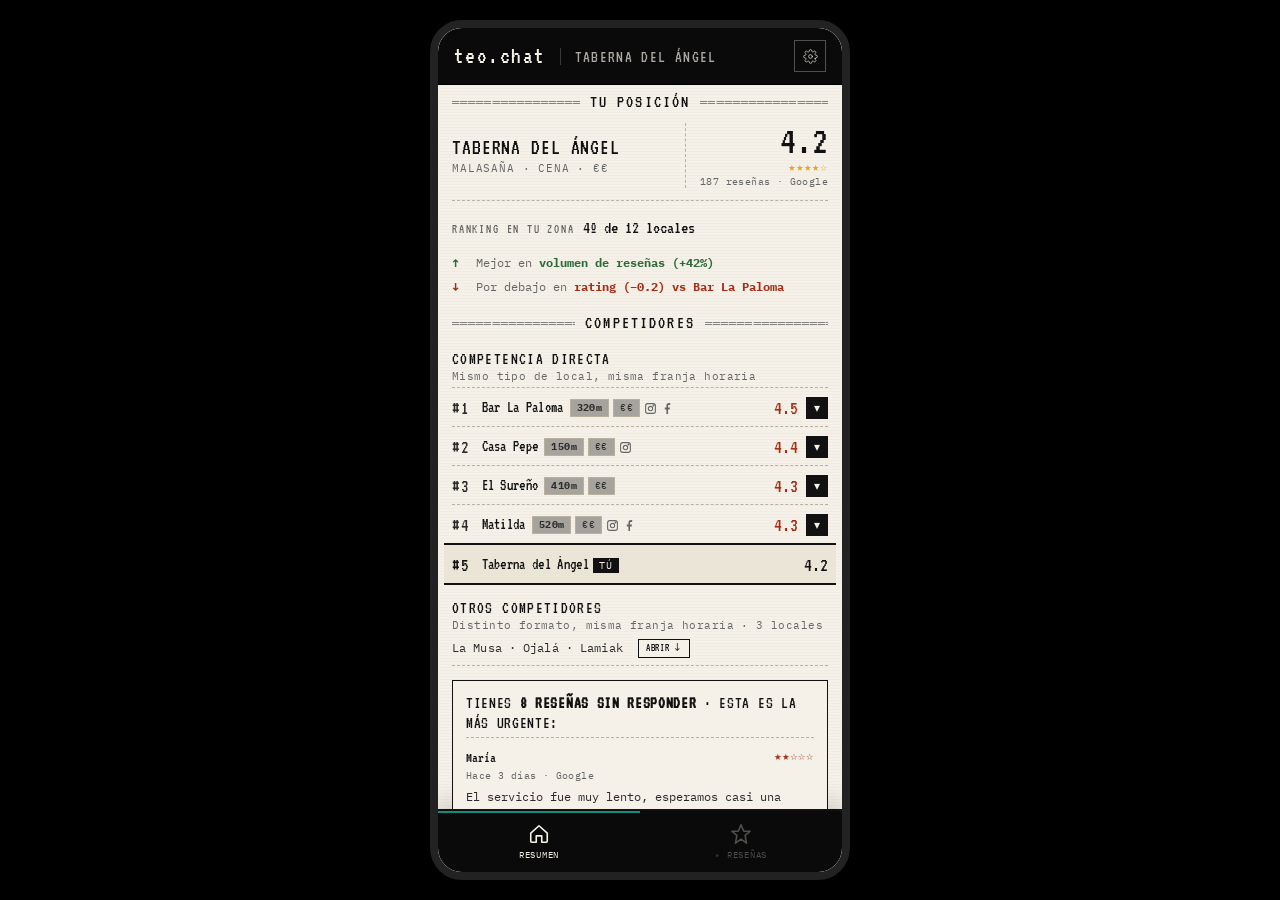
==== commit 1ca8a334: "Hide lab-header by default; opt-in demo mode via ?demo or localhost Daniel's third-iteration test su" ====
--- a/index.html
+++ b/index.html
@@ -4,7 +4,7 @@
 <meta charset="UTF-8">
 <meta name="viewport" content="width=device-width, initial-scale=1.0, maximum-scale=1.0, user-scalable=no">
 <title>Teo — Portal homepage mockup</title>
-<link rel="stylesheet" href="portal.css?v=7">
+<link rel="stylesheet" href="portal.css?v=8">
 </head>
 <body data-state="s0" data-page="resumen">
 
@@ -1904,6 +1904,6 @@
   </div>
 </div>
 
-<script src="portal.js?v=7" defer></script>
+<script src="portal.js?v=8" defer></script>
 </body>
 </html>
--- a/portal.css
+++ b/portal.css
@@ -46,6 +46,13 @@
     align-items: center;
   }
 
+  /* Lab header (state-switcher, fixture toggles) is the demo lab UI only.
+     Hidden in production by default — JS opts in by adding `demo-mode` if
+     the page loads with no magic-link slug. Without this default, owners
+     who land on the portal before applyResumen runs (or whose API call
+     errors silently) see the demo toggles overlaid on fixture data. */
+  .lab-header { display: none; }
+  .lab-header.demo-mode { display: block; }
   .lab-header {
     width: 100%;
     flex-shrink: 0;
